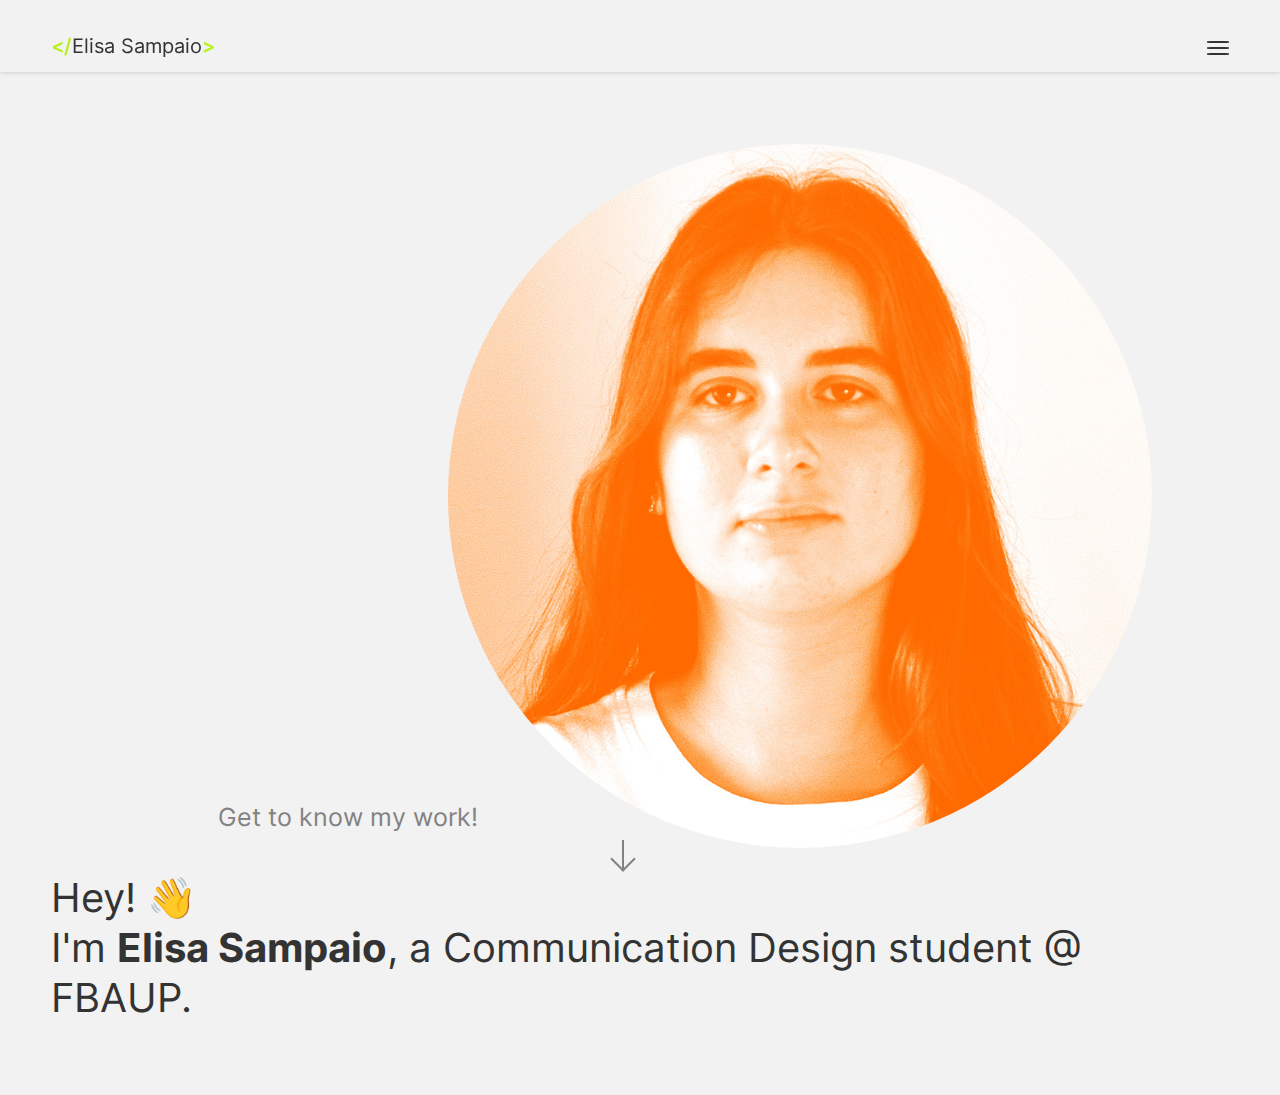
==== index.html @ f3c7f8cf "Add files via upload" ====
<!DOCTYPE html>
<html lang="en" dir="ltr">
  <head>
    <meta charset="utf-8">
    <meta name="viewport" content="width=device-width, initial-scale=1.0">
<!-- // meta author -->
    <title>Elisa Sampaio</title>
    <link rel="stylesheet" href="styles.css">
  </head>

  <body>
    <head>
      <nav>
        <p><span><</span><span>/</span>Elisa Sampaio<span>></span></p>
        <div class="menu">
          <div class="bar"></div>
          <div class="bar"></div>
          <div class="bar"></div>
        </div>
      </nav>
    </head>

    <main>
      <img class="myPicture" src="images/me.jpg" alt="">
      <p class="welcome">Hey! 👋 <br>I'm <span class="name">Elisa Sampaio</span>, a Communication Design student @ FBAUP.</p>

      <div class="main-note">
        <p>Get to know my work!</p>
        <div class="arrow">
          <div class="arrow-head"></div>
          <div class="arrow-body"></div>
        </div>
      </div>

    </main>

  </body>
</html>
---- styles.css ----
/* http://meyerweb.com/eric/tools/css/reset/
   v2.0 | 20110126
   License: none (public domain)
*/

html, body, div, span, applet, object, iframe,
h1, h2, h3, h4, h5, h6, p, blockquote, pre,
a, abbr, acronym, address, big, cite, code,
del, dfn, em, img, ins, kbd, q, s, samp,
small, strike, strong, sub, sup, tt, var,
b, u, i, center,
dl, dt, dd, ol, ul, li,
fieldset, form, label, legend,
table, caption, tbody, tfoot, thead, tr, th, td,
article, aside, canvas, details, embed,
figure, figcaption, footer, header, hgroup,
menu, nav, output, ruby, section, summary,
time, mark, audio, video {
	margin: 0;
	padding: 0;
	border: 0;
	font-size: 100%;
	font: inherit;
	vertical-align: baseline;
}
/* HTML5 display-role reset for older browsers */
article, aside, details, figcaption, figure,
footer, header, hgroup, menu, nav, section {
	display: block;
}
body {
	line-height: 1;
}
ol, ul {
	list-style: none;
}
blockquote, q {
	quotes: none;
}
blockquote:before, blockquote:after,
q:before, q:after {
	content: '';
	content: none;
}
table {
	border-collapse: collapse;
	border-spacing: 0;
}

@font-face {
  font-family: Inter;
  src: url(fonts/Inter-VariableFont_slnt,wght.ttf);
}

:root {
  --accent: #B8EF1C;
}

html {
  font-family: Inter;
  background: #F2F2F2;
  color: #333333;

}

nav {
  height: 8vh;
  box-shadow: 0px 0px 5px rgba(0, 0, 0, 0.2);
  display: flex;
  justify-content: space-between;
  padding-left: 4vw;
  padding-right: 4vw;
  font-weight: 400;
  font-size: 20px;
  position: fixed;
  width: 100%;
  box-sizing: border-box;
  background: #F2F2F2;
}

nav p {
  position: relative;
  bottom: -4vh;
}

nav span {
  color: var(--accent);
  font-weight: 600;
}
.bar {
  width: 22px;
  height: 2px;
  margin-bottom: 4px;
  background: #333333;
  border-radius: 20%;
}

.menu {
  position: relative;
  bottom: -4.5vh;
}

main {
  padding: 8vh 4vw 8vh 4vw;

}

.myPicture {
  width: 55vw;
  border-radius: 50%;
  float: right;
  margin-top: 8vh;
  margin-right: 6vw;
  margin-bottom: 25px;
}

.welcome {
  font-weight: 400;
  font-size: 40px;
  line-height: 50px;
  clear: right;
}

.name {
  font-weight: 700;
}

.main-note {
  position: absolute;
  bottom: 0;
}

.main-note p {
  font-weight: 400;
  font-size: 25px;
  color: #828282;
  margin-left: 13vw;
}

.arrow {
  margin-left: 44vw;
  margin-top: 20px;
}

.arrow-head {
  border: solid #828282;
  border-width: 0 2px 2px 0;
  display: inline-block;
  padding: 8px;
  box-sizing: border-box;
  transform: rotate(45deg);
}

.arrow-body {
  width: 2px;
  height: 30px;
  background: #828282;
  position: relative;
  top: -30px;
  left: 8px;
}
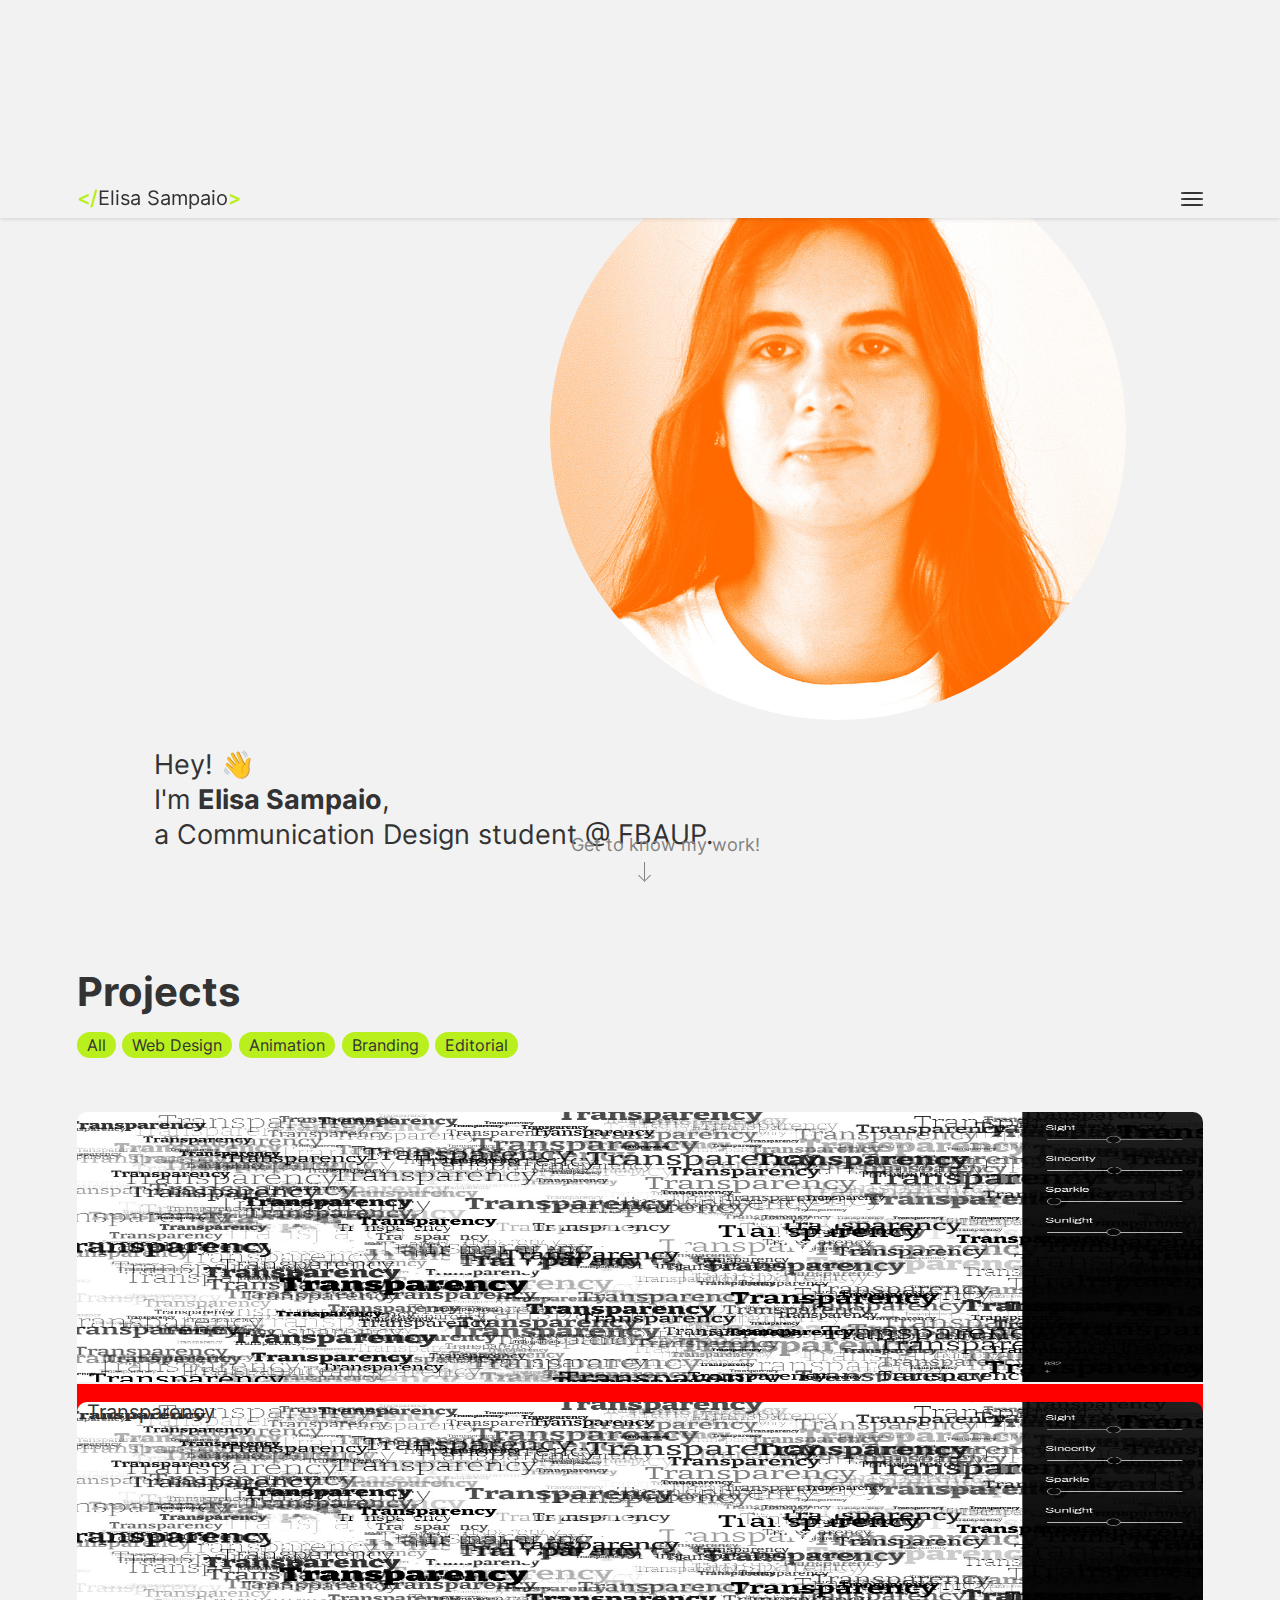
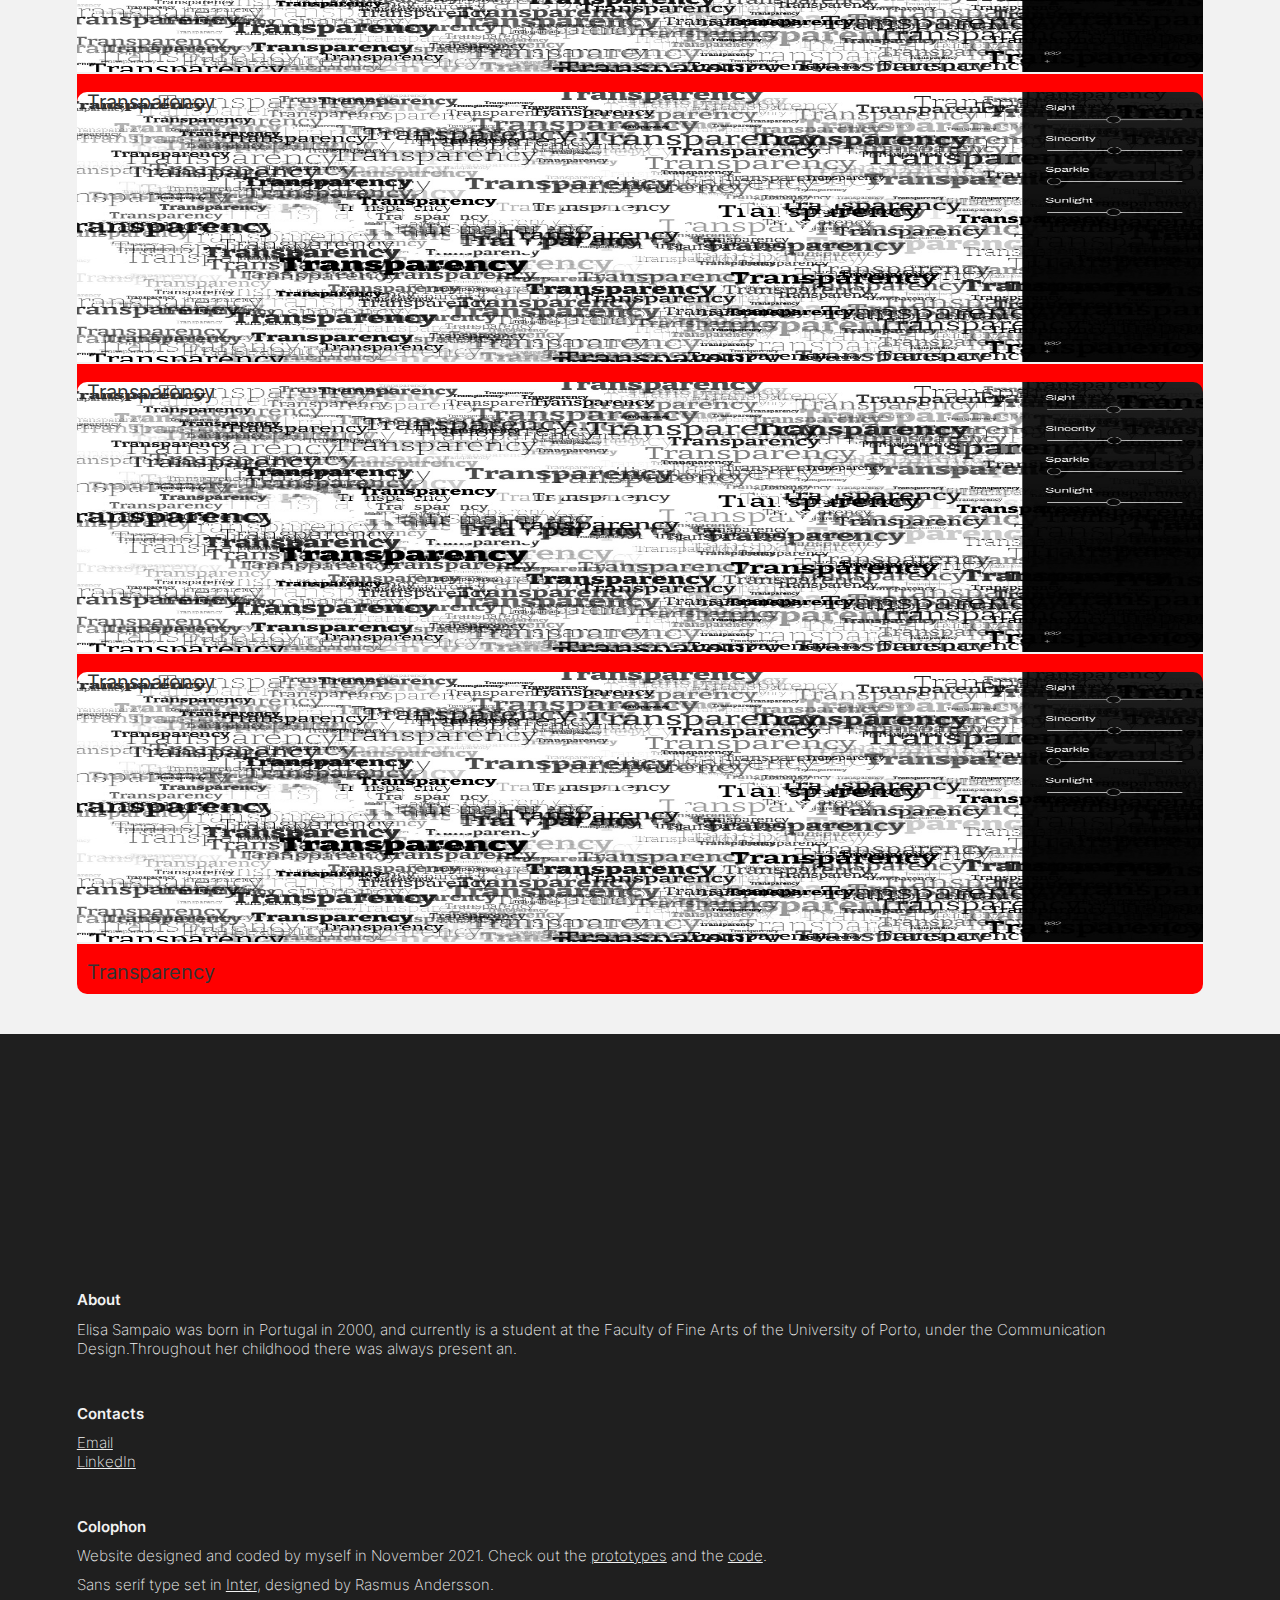
==== commit 68a7481b: "Add files via upload" ====
--- a/index.html
+++ b/index.html
@@ -21,18 +21,106 @@
     </head>
 
     <main>
-      <img class="myPicture" src="images/me.jpg" alt="">
-      <p class="welcome">Hey! 👋 <br>I'm <span class="name">Elisa Sampaio</span>, a Communication Design student @ FBAUP.</p>
+      <section class="landing">
+        <img class="myPicture" src="images/me.jpg" alt="">
+        <p class="welcome">Hey! 👋 <br>I'm <span class="name">Elisa Sampaio</span>,<br>a Communication Design student @ FBAUP.</p>
 
-      <div class="main-note">
-        <p>Get to know my work!</p>
-        <div class="arrow">
-          <div class="arrow-head"></div>
-          <div class="arrow-body"></div>
+        <div class="main-note">
+          <p>Get to know my work!</p>
+          <div class="arrow">
+            <div class="arrow-head"></div>
+            <div class="arrow-body"></div>
+          </div>
         </div>
-      </div>
+      </section>
 
+      <section id="projects">
+        <h2>Projects</h2>
+        <section class="projects-nav">
+          <div class="box">
+            <p>All</p>
+          </div>
+          <div class="box">
+            <p>Web Design</p>
+          </div>
+          <div class="box">
+            <p>Animation</p>
+          </div>
+          <div class="box">
+            <p>Branding</p>
+          </div>
+          <div class="box">
+            <p>Editorial</p>
+          </div>
+        </section>
+
+        <section>
+          <a href="transparency.html">
+            <div class="project-intro">
+              <img src="images/transparency-intro.jpg" alt="">
+              <div class="title-holder">
+                <p>Transparency</p>
+              </div>
+            </div>
+          </a>
+
+          <a href="transparency.html">
+            <div class="project-intro">
+              <img src="images/transparency-intro.jpg" alt="">
+              <div class="title-holder">
+                <p>Transparency</p>
+              </div>
+            </div>
+          </a>
+
+          <a href="transparency.html">
+            <div class="project-intro">
+              <img src="images/transparency-intro.jpg" alt="">
+              <div class="title-holder">
+                <p>Transparency</p>
+              </div>
+            </div>
+          </a>
+
+          <a href="transparency.html">
+            <div class="project-intro">
+              <img src="images/transparency-intro.jpg" alt="">
+              <div class="title-holder">
+                <p>Transparency</p>
+              </div>
+            </div>
+          </a>
+
+          <a href="transparency.html">
+            <div class="project-intro">
+              <img src="images/transparency-intro.jpg" alt="">
+              <div class="title-holder">
+                <p>Transparency</p>
+              </div>
+            </div>
+          </a>
+        </section>
+
+      </section>
     </main>
+
+    <footer>
+      <section class="about">
+        <h3>About</h3>
+        <p>Elisa Sampaio was born in Portugal in 2000, and currently is a student at the Faculty of Fine Arts of the University of Porto, under the Communication Design.Throughout her childhood there was always present an.</p>
+      </section>
+
+      <section>
+        <h3>Contacts</h3>
+        <p> <a href="#" target="_blank">Email</a><br><a href="#" target="_blank">LinkedIn</a></p>
+      </section>
+
+      <section>
+        <h3>Colophon</h3>
+        <p>Website designed and coded by myself in November 2021. Check out the  <a href="#">prototypes</a> and the <a href="#">code</a>.</p>
+        <p>Sans serif type set in <a href="#">Inter</a>, designed by Rasmus Andersson.</p>
+      </section>
+    </footer>
 
   </body>
 </html>
--- a/styles.css
+++ b/styles.css
@@ -64,29 +64,30 @@
 }
 
 nav {
-  height: 8vh;
+  height: 17vw;
+	width: 100%;
+	box-sizing: border-box;
+	background: #F2F2F2;
   box-shadow: 0px 0px 5px rgba(0, 0, 0, 0.2);
-  display: flex;
-  justify-content: space-between;
-  padding-left: 4vw;
-  padding-right: 4vw;
-  font-weight: 400;
-  font-size: 20px;
-  position: fixed;
-  width: 100%;
-  box-sizing: border-box;
-  background: #F2F2F2;
+  padding-left: 6vw;
+  padding-right: 6vw;
+	position: fixed;
+	z-index: 2;
 }
 
 nav p {
-  position: relative;
-  bottom: -4vh;
+	font-weight: 400;
+	font-size: 20px;
+	position: absolute;
+	bottom: 10px;
+	left: 6vw;
 }
 
 nav span {
   color: var(--accent);
   font-weight: 600;
 }
+
 .bar {
   width: 22px;
   height: 2px;
@@ -96,29 +97,41 @@
 }
 
 .menu {
-  position: relative;
-  bottom: -4.5vh;
+  position: absolute;
+  bottom: 8px;
+	right: 6vw;
 }
 
 main {
-  padding: 8vh 4vw 8vh 4vw;
-
+  padding: 8vh 6vw 8vh 6vw;
+}
+
+.landing {
+	height: 100vh;
+	width: 100%;
+	box-sizing: border-box;
+	/* margin-left: -4vw;
+	background: linear-gradient(180deg, rgba(255,255,255,0) 71%, rgba(68,213,23,0.3225490025111607) 100%); */
 }
 
 .myPicture {
-  width: 55vw;
+  width: 45vw;
   border-radius: 50%;
   float: right;
   margin-top: 8vh;
   margin-right: 6vw;
-  margin-bottom: 25px;
+	margin-bottom: 3vh;
 }
 
 .welcome {
   font-weight: 400;
-  font-size: 40px;
-  line-height: 50px;
+  font-size: 27px;
+  line-height: 35px;
   clear: right;
+	margin-left: 6vw;
+	/* position: relative;
+	bottom: -30px; */
+
 }
 
 .name {
@@ -132,30 +145,116 @@
 
 .main-note p {
   font-weight: 400;
-  font-size: 25px;
+  font-size: 18px;
   color: #828282;
-  margin-left: 13vw;
+	text-align: center;
+	position: absolute;
+	top: -20px;
+	width: 92vw;
+
 }
 
 .arrow {
   margin-left: 44vw;
-  margin-top: 20px;
+  margin-top: 10px;
 }
 
 .arrow-head {
   border: solid #828282;
-  border-width: 0 2px 2px 0;
+  border-width: 0 1px 1px 0;
   display: inline-block;
-  padding: 8px;
+  padding: 4px;
   box-sizing: border-box;
   transform: rotate(45deg);
 }
 
 .arrow-body {
-  width: 2px;
-  height: 30px;
+  width: 1px;
+  height: 18px;
   background: #828282;
   position: relative;
-  top: -30px;
-  left: 8px;
-}
+  top: -20px;
+  left: 4px;
+}
+
+/* PROJECTS SECTION */
+
+h2 {
+	font-size: 40px;
+	font-weight: 700;
+	margin-bottom: 0.5em;
+}
+
+.box {
+	display: inline-block;
+	padding: 5px 10px;
+	width: fit-content;
+	background: var(--accent);
+	border-radius: 50px;
+	margin-bottom: 0.4em;
+	margin-right: 0.1em;
+	cursor: pointer;
+}
+
+.projects-nav {
+	margin-bottom: 3rem;
+}
+
+.project-intro {
+	height: 200px;
+	margin-bottom: 10vh;
+}
+
+.project-intro img {
+	width: 100%;
+	height: 30vh;
+	border-radius: 10px 10px 0 0;
+	box-sizing: border-box;
+}
+
+.title-holder {
+	background: red;
+	border-radius: 0 0 10px 10px;
+	height: 50px;
+}
+
+a {
+  text-decoration: none;
+	color: #333333;
+}
+
+.project-intro p {
+	font-weight: 400;
+	font-size: 20px;
+	position: relative;
+	top: 18px;
+	left: 10px;
+}
+
+footer {
+	background: #1F1F1F;
+	padding: 20vw 6vw 1vw 6vw;
+	color: #F2F2F2;
+	font-weight: 200;
+	font-size: 15px;
+	line-height: 1.3em;
+	box-sizing: border-box;
+}
+
+h3 {
+	font-weight: 600;
+	margin-bottom: 0.65em;
+}
+
+footer section {
+	margin-bottom: 3em;
+}
+
+footer section a {
+	color: #F2F2F2;
+	text-decoration: underline;
+}
+
+footer p {
+	margin-bottom: 0.65em;
+}
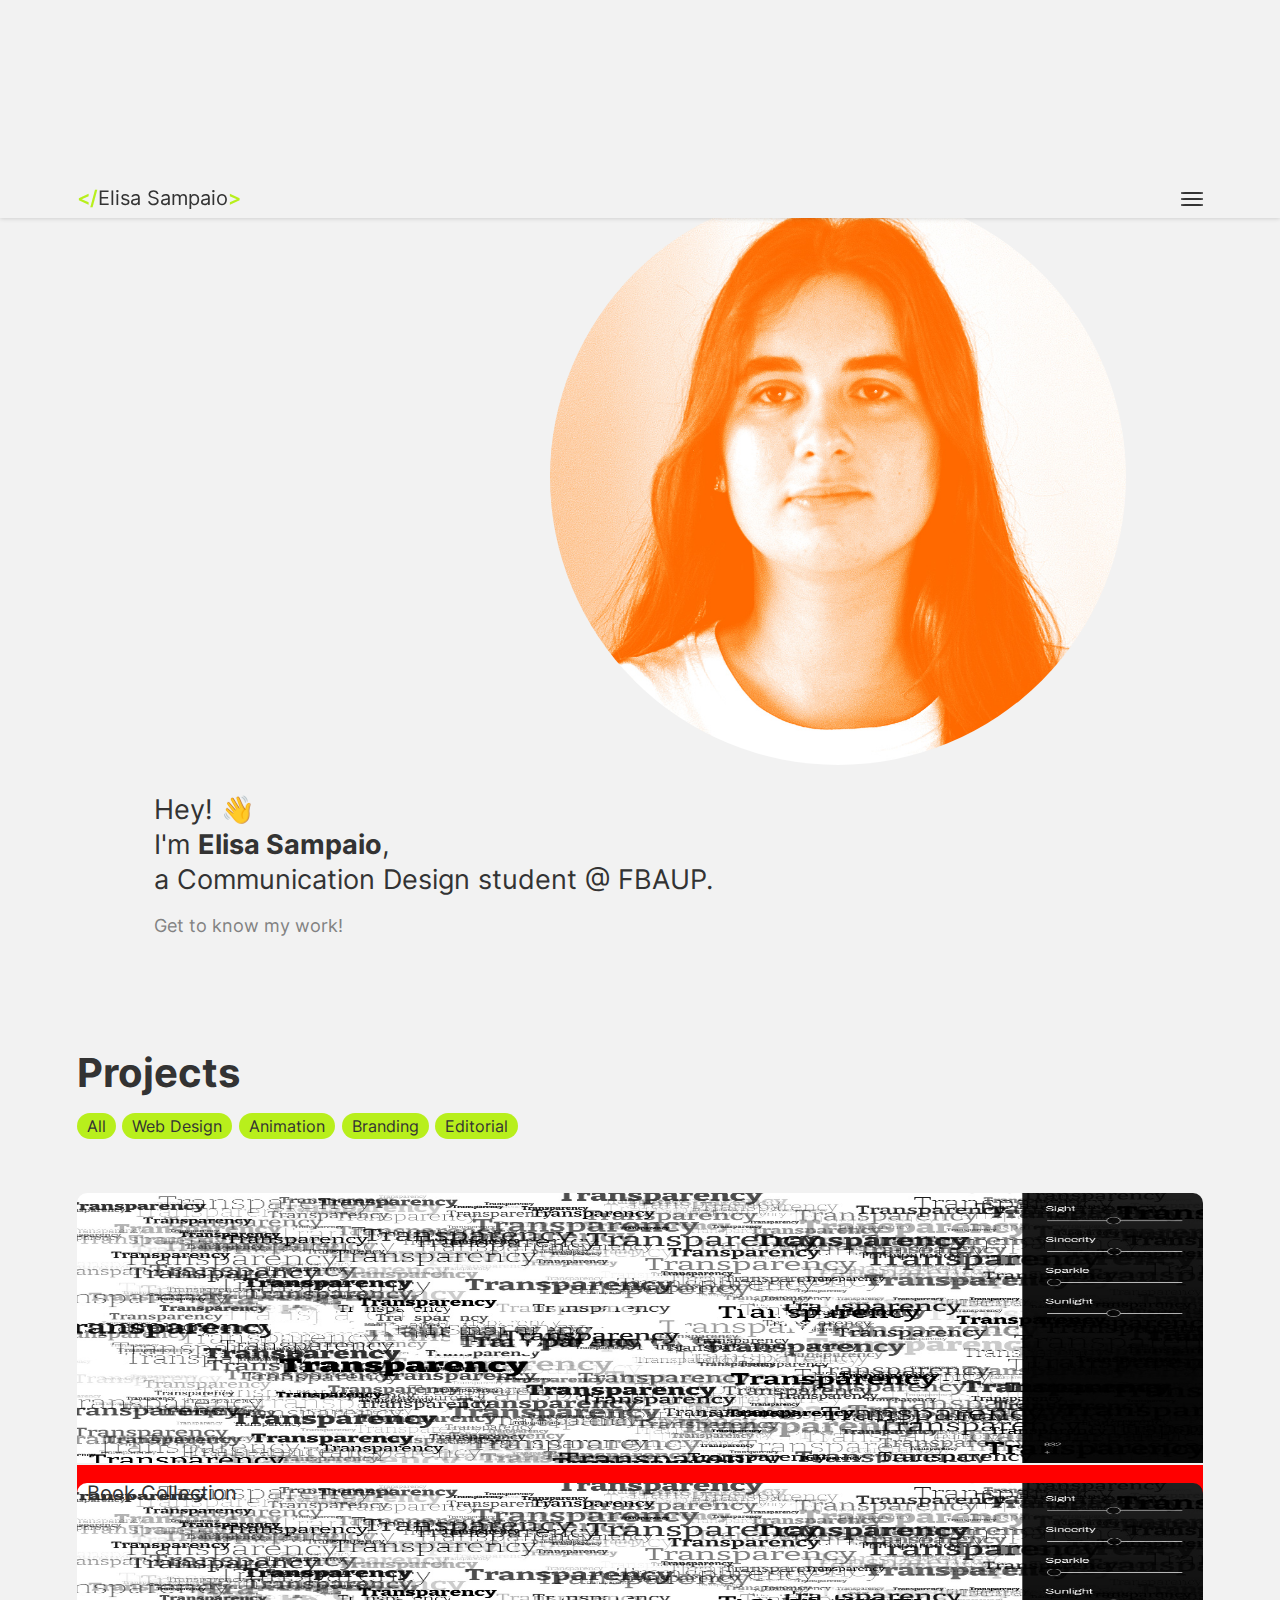
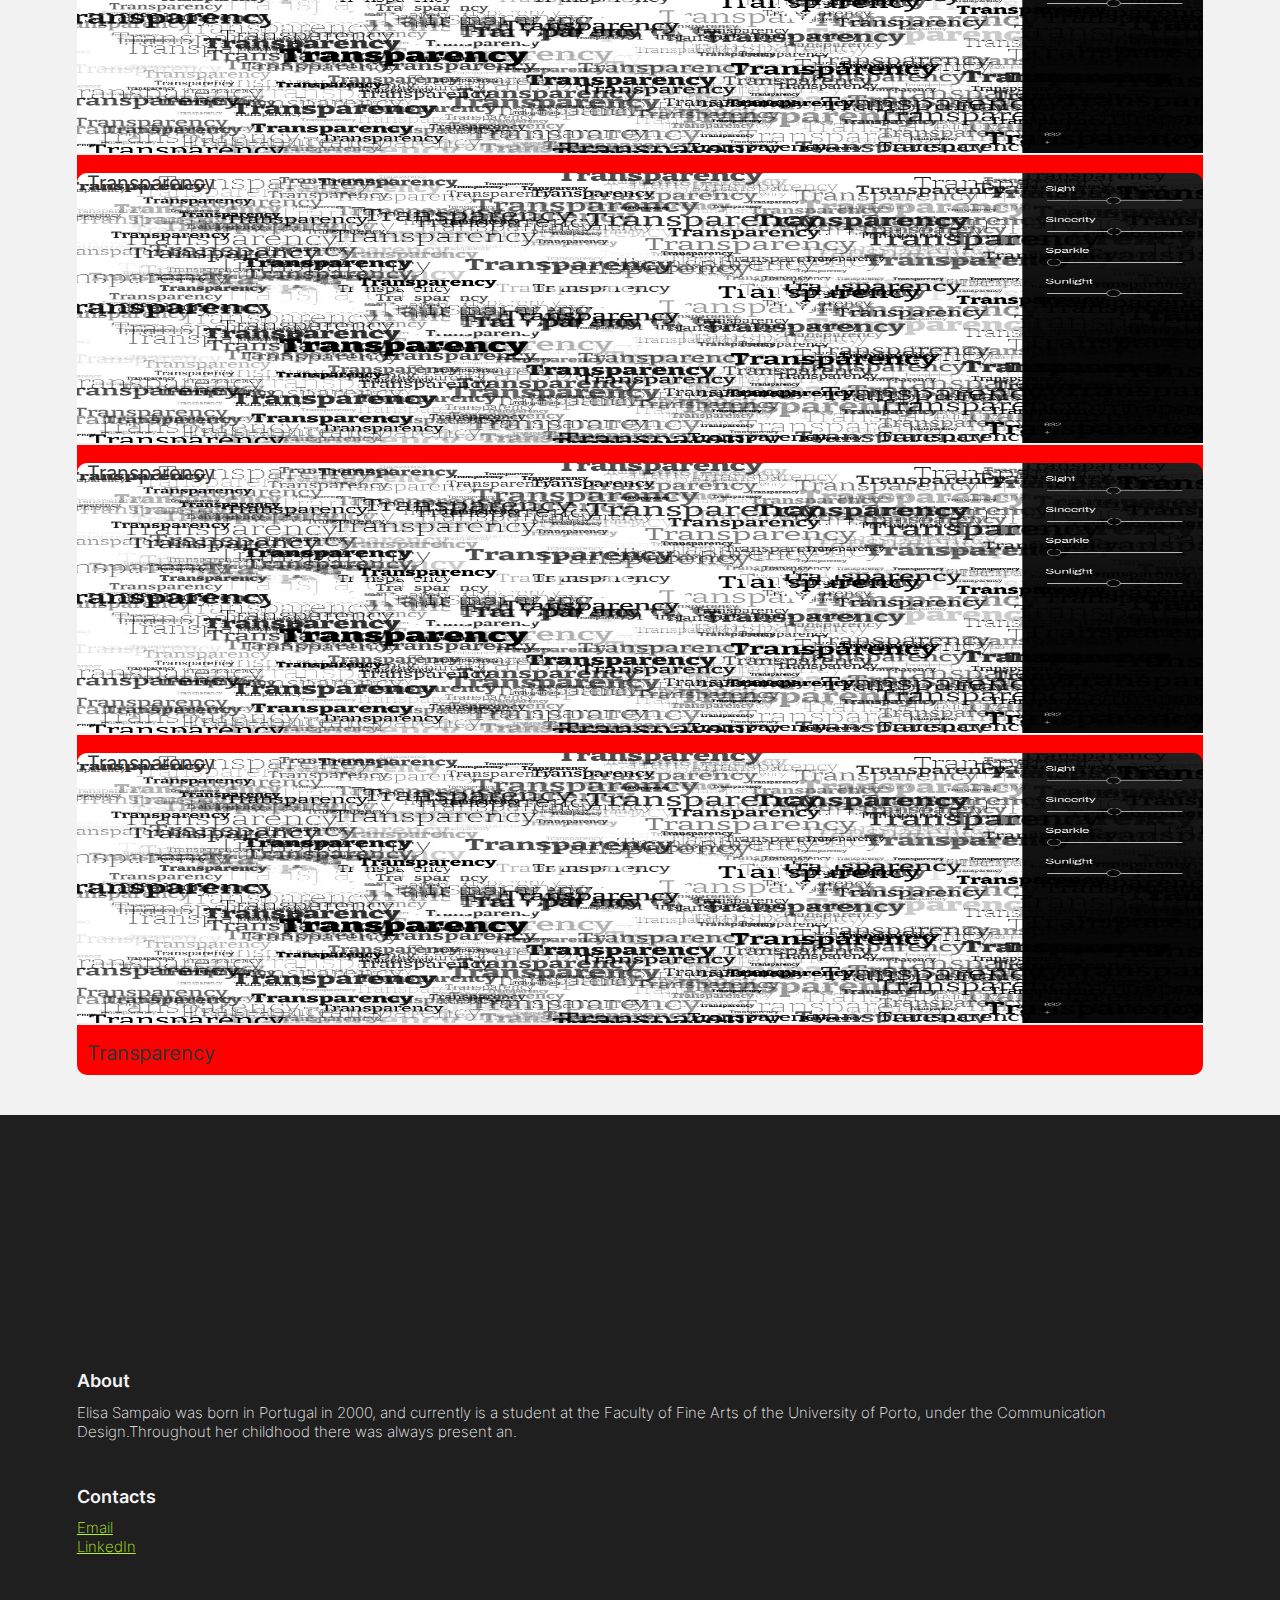
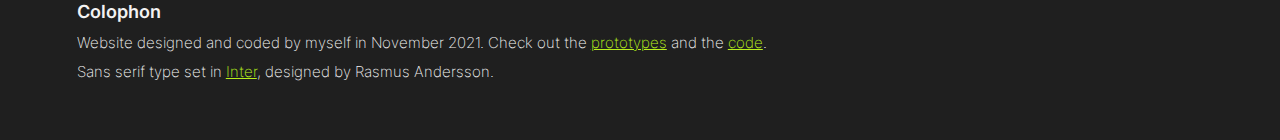
==== commit 000966de: "Add files via upload" ====
--- a/index.html
+++ b/index.html
@@ -9,7 +9,7 @@
   </head>
 
   <body>
-    <head>
+    <header>
       <nav>
         <p><span><</span><span>/</span>Elisa Sampaio<span>></span></p>
         <div class="menu">
@@ -18,7 +18,7 @@
           <div class="bar"></div>
         </div>
       </nav>
-    </head>
+    </header>
 
     <main>
       <section class="landing">
@@ -27,10 +27,10 @@
 
         <div class="main-note">
           <p>Get to know my work!</p>
-          <div class="arrow">
+          <!-- <div class="arrow">
             <div class="arrow-head"></div>
             <div class="arrow-body"></div>
-          </div>
+          </div> -->
         </div>
       </section>
 
@@ -55,11 +55,11 @@
         </section>
 
         <section>
-          <a href="transparency.html">
+          <a href="book_collection.html">
             <div class="project-intro">
               <img src="images/transparency-intro.jpg" alt="">
               <div class="title-holder">
-                <p>Transparency</p>
+                <p>Book Collection</p>
               </div>
             </div>
           </a>
@@ -121,6 +121,8 @@
         <p>Sans serif type set in <a href="#">Inter</a>, designed by Rasmus Andersson.</p>
       </section>
     </footer>
-
+    
+    <script src="jquery-3.6.0.min.js" charset="utf-8"></script>
+    <script src="main.js" charset="utf-8"></script>
   </body>
 </html>
--- a/styles.css
+++ b/styles.css
@@ -60,7 +60,6 @@
   font-family: Inter;
   background: #F2F2F2;
   color: #333333;
-
 }
 
 nav {
@@ -103,7 +102,7 @@
 }
 
 main {
-  padding: 8vh 6vw 8vh 6vw;
+  padding: 17vh 6vw 8vh 6vw;
 }
 
 .landing {
@@ -118,7 +117,7 @@
   width: 45vw;
   border-radius: 50%;
   float: right;
-  margin-top: 8vh;
+  margin-top: 4vh;
   margin-right: 6vw;
 	margin-bottom: 3vh;
 }
@@ -139,18 +138,20 @@
 }
 
 .main-note {
-  position: absolute;
-  bottom: 0;
+  /* position: absolute;
+  bottom: 0; */
+	margin-left: 6vw;
+	margin-top: 20px;
 }
 
 .main-note p {
   font-weight: 400;
   font-size: 18px;
   color: #828282;
-	text-align: center;
-	position: absolute;
+	/* text-align: center; */
+	/* position: absolute;
 	top: -20px;
-	width: 92vw;
+	width: 92vw; */
 
 }
 
@@ -244,6 +245,7 @@
 h3 {
 	font-weight: 600;
 	margin-bottom: 0.65em;
+	font-size: 18px;
 }
 
 footer section {
@@ -251,10 +253,52 @@
 }
 
 footer section a {
-	color: #F2F2F2;
+	color: var(--accent);
 	text-decoration: underline;
 }
 
 footer p {
 	margin-bottom: 0.65em;
 }
+
+/* OTHER PAGES */
+h1 {
+	font-size: 35px;
+	font-weight: 700;
+	margin-bottom: 0.5em;
+}
+
+.local-nav {
+	margin-bottom: 2rem;
+	position: sticky;
+	top: 0;
+	background: #F2F2F2;
+	padding: 10px 0 10px 0;
+	height: 25px;
+}
+
+.local-nav span {
+	font-weight: 300;
+	font-size: 25px;
+	position: relative;
+	top: 1px;
+}
+
+.project img {
+	width: 100%;
+	box-sizing: border-box;
+	margin-top: 1rem;
+	border-radius: 5px;
+}
+
+.text {
+	font-size: 20px;
+	line-height: 25px;
+}
+
+.infos {
+	margin-top: 0.5rem;
+	margin-bottom: 3rem;
+	font-size: 14px;
+	font-weight: 400;
+}
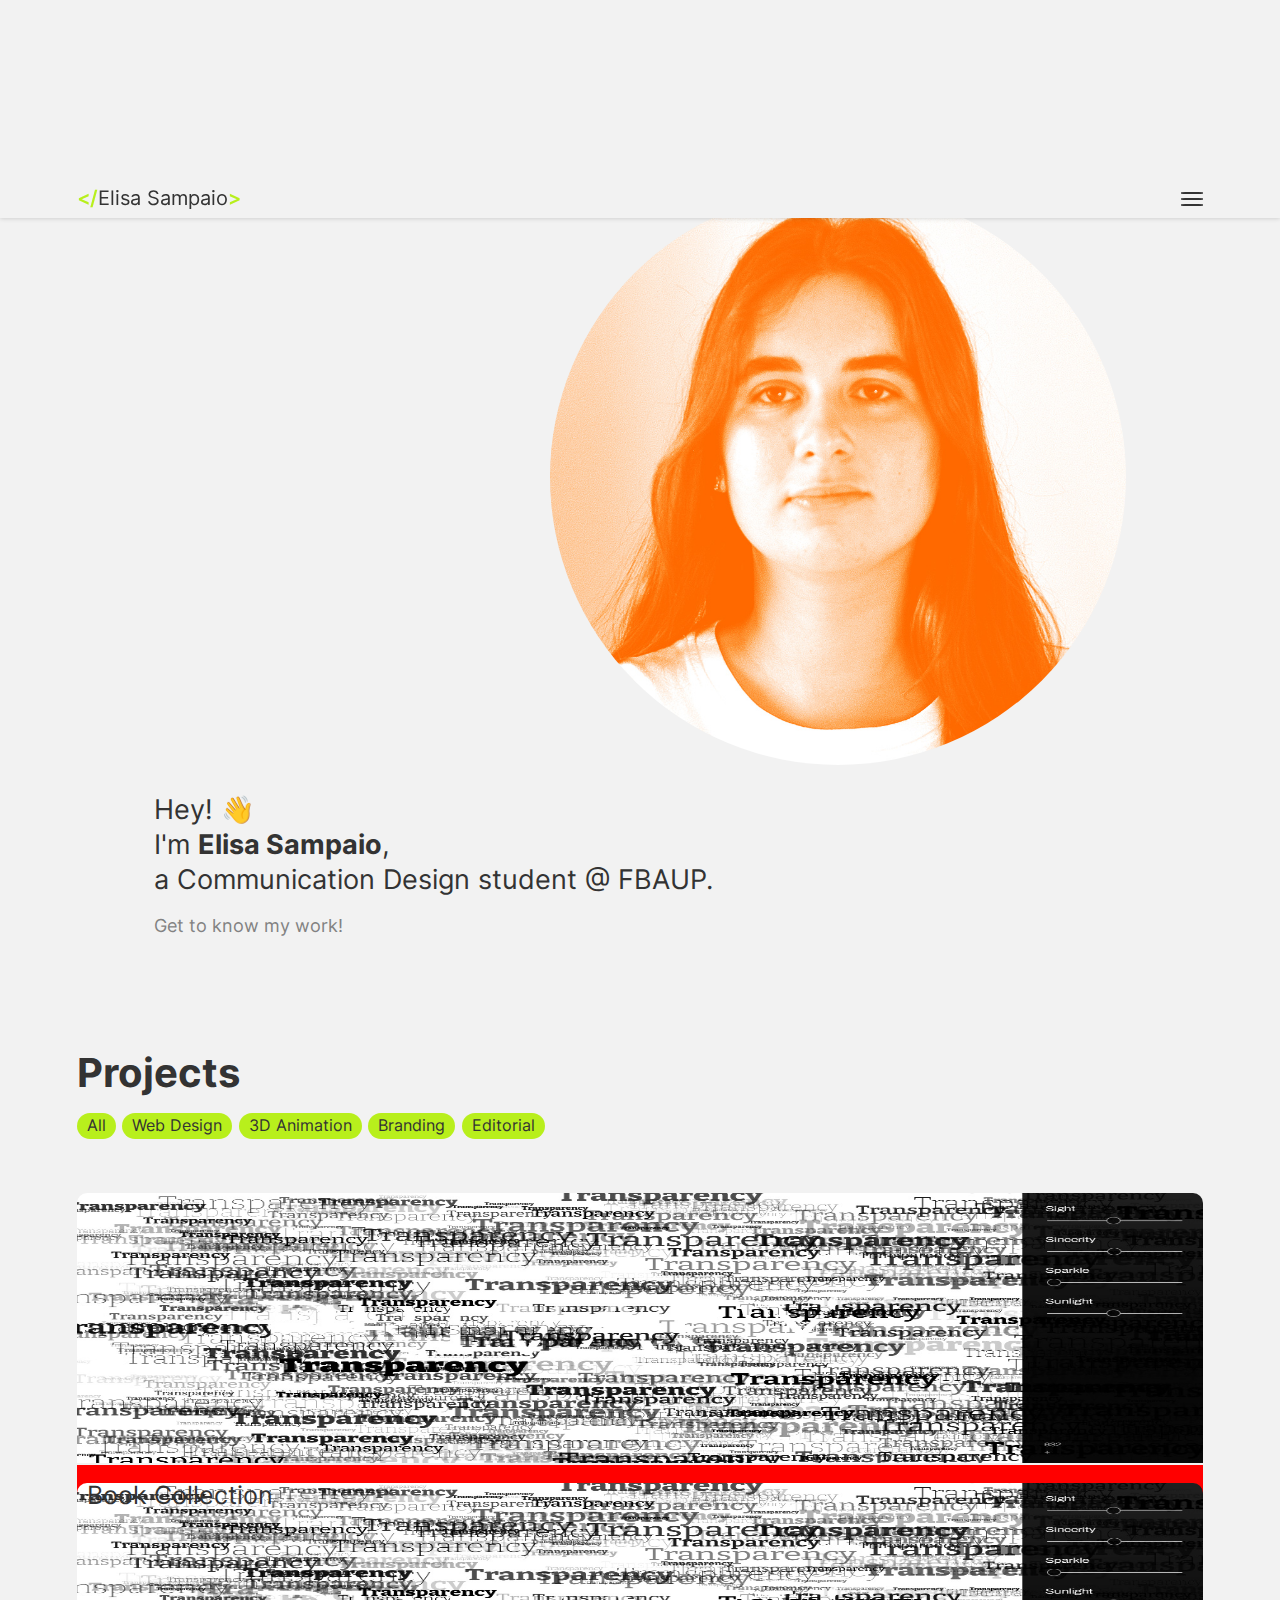
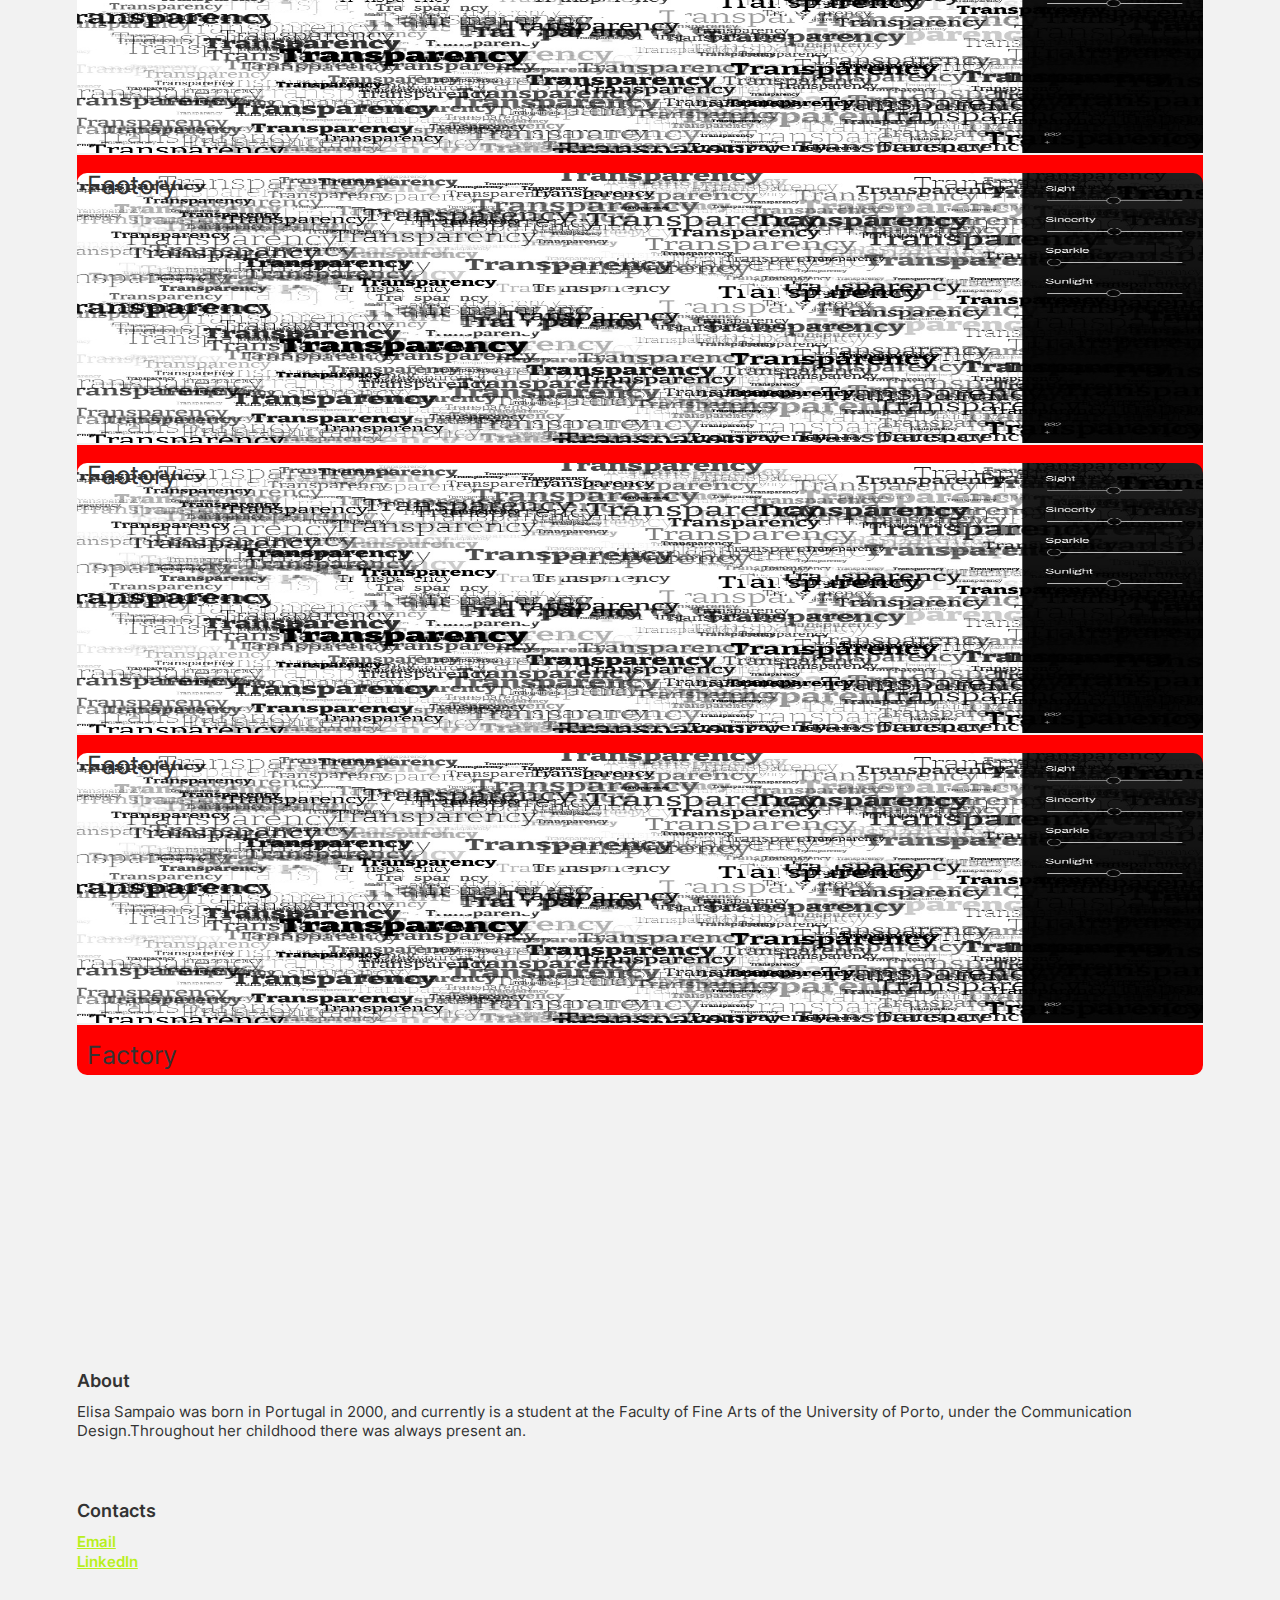
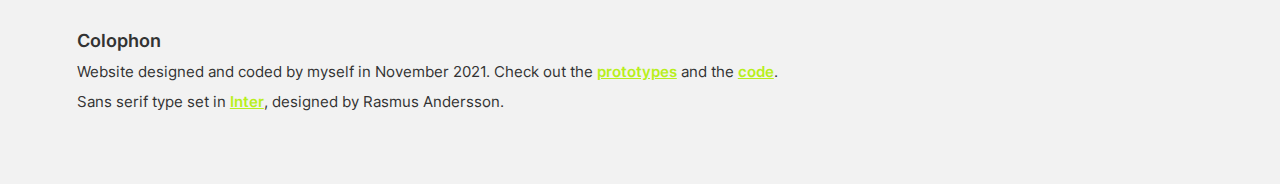
==== commit 2c7c2cf2: "Add files via upload" ====
--- a/index.html
+++ b/index.html
@@ -35,7 +35,7 @@
       </section>
 
       <section id="projects">
-        <h2>Projects</h2>
+        <h1>Projects</h1>
         <section class="projects-nav">
           <div class="box">
             <p>All</p>
@@ -44,7 +44,7 @@
             <p>Web Design</p>
           </div>
           <div class="box">
-            <p>Animation</p>
+            <p>3D Animation</p>
           </div>
           <div class="box">
             <p>Branding</p>
@@ -59,7 +59,16 @@
             <div class="project-intro">
               <img src="images/transparency-intro.jpg" alt="">
               <div class="title-holder">
-                <p>Book Collection</p>
+                <h2>Book Collection</h2>
+              </div>
+            </div>
+          </a>
+
+          <a href="factory.html">
+            <div class="project-intro">
+              <img src="images/transparency-intro.jpg" alt="">
+              <div class="title-holder">
+                <h2>Factory</h2>
               </div>
             </div>
           </a>
@@ -68,7 +77,7 @@
             <div class="project-intro">
               <img src="images/transparency-intro.jpg" alt="">
               <div class="title-holder">
-                <p>Transparency</p>
+                <h2>Factory</h2>
               </div>
             </div>
           </a>
@@ -77,7 +86,7 @@
             <div class="project-intro">
               <img src="images/transparency-intro.jpg" alt="">
               <div class="title-holder">
-                <p>Transparency</p>
+                <h2>Factory</h2>
               </div>
             </div>
           </a>
@@ -86,16 +95,7 @@
             <div class="project-intro">
               <img src="images/transparency-intro.jpg" alt="">
               <div class="title-holder">
-                <p>Transparency</p>
-              </div>
-            </div>
-          </a>
-
-          <a href="transparency.html">
-            <div class="project-intro">
-              <img src="images/transparency-intro.jpg" alt="">
-              <div class="title-holder">
-                <p>Transparency</p>
+                <h2>Factory</h2>
               </div>
             </div>
           </a>
@@ -121,7 +121,7 @@
         <p>Sans serif type set in <a href="#">Inter</a>, designed by Rasmus Andersson.</p>
       </section>
     </footer>
-    
+
     <script src="jquery-3.6.0.min.js" charset="utf-8"></script>
     <script src="main.js" charset="utf-8"></script>
   </body>
--- a/styles.css
+++ b/styles.css
@@ -179,14 +179,31 @@
 }
 
 /* PROJECTS SECTION */
-
-h2 {
+h1 {
 	font-size: 40px;
 	font-weight: 700;
 	margin-bottom: 0.5em;
 }
 
+h2 {
+	font-weight: 400;
+	font-size: 25px;
+	position: relative;
+	top: 18px;
+	left: 10px;
+}
+
+.project-intro h2 {
+}
+
+h3 {
+	font-weight: 600;
+	margin-bottom: 0.65em;
+	font-size: 18px;
+}
+
 .box {
+	font-size: 15.5px;
 	display: inline-block;
 	padding: 5px 10px;
 	width: fit-content;
@@ -224,37 +241,24 @@
 	color: #333333;
 }
 
-.project-intro p {
+footer {
+	background: #F2F2F2;
+	padding: 20vw 6vw 1vw 6vw;
+	color: #333333;
 	font-weight: 400;
-	font-size: 20px;
-	position: relative;
-	top: 18px;
-	left: 10px;
-}
-
-footer {
-	background: #1F1F1F;
-	padding: 20vw 6vw 1vw 6vw;
-	color: #F2F2F2;
-	font-weight: 200;
 	font-size: 15px;
 	line-height: 1.3em;
 	box-sizing: border-box;
 }
 
-h3 {
-	font-weight: 600;
-	margin-bottom: 0.65em;
-	font-size: 18px;
-}
-
 footer section {
-	margin-bottom: 3em;
+	margin-bottom: 4em;
 }
 
 footer section a {
 	color: var(--accent);
 	text-decoration: underline;
+	font-weight: 600;
 }
 
 footer p {
@@ -262,12 +266,6 @@
 }
 
 /* OTHER PAGES */
-h1 {
-	font-size: 35px;
-	font-weight: 700;
-	margin-bottom: 0.5em;
-}
-
 .local-nav {
 	margin-bottom: 2rem;
 	position: sticky;
@@ -292,13 +290,37 @@
 }
 
 .text {
-	font-size: 20px;
+	font-size: 17px;
 	line-height: 25px;
+	margin-top: 3em;
+	margin-bottom: 4em;
+}
+
+.text:last-of-type {
+	margin-top: 0.5em;
 }
 
 .infos {
 	margin-top: 0.5rem;
-	margin-bottom: 3rem;
 	font-size: 14px;
 	font-weight: 400;
-}
+	line-height: 1.3em;
+}
+
+.credits {
+	font-size: 15px;
+	line-height: 1.4em;
+	font-weight: 200;
+}
+
+.credits span {
+	font-weight: 500;
+}
+
+.credits p {
+	margin-bottom: 1em;
+}
+
+iframe {
+	box-sizing: border-box;
+}
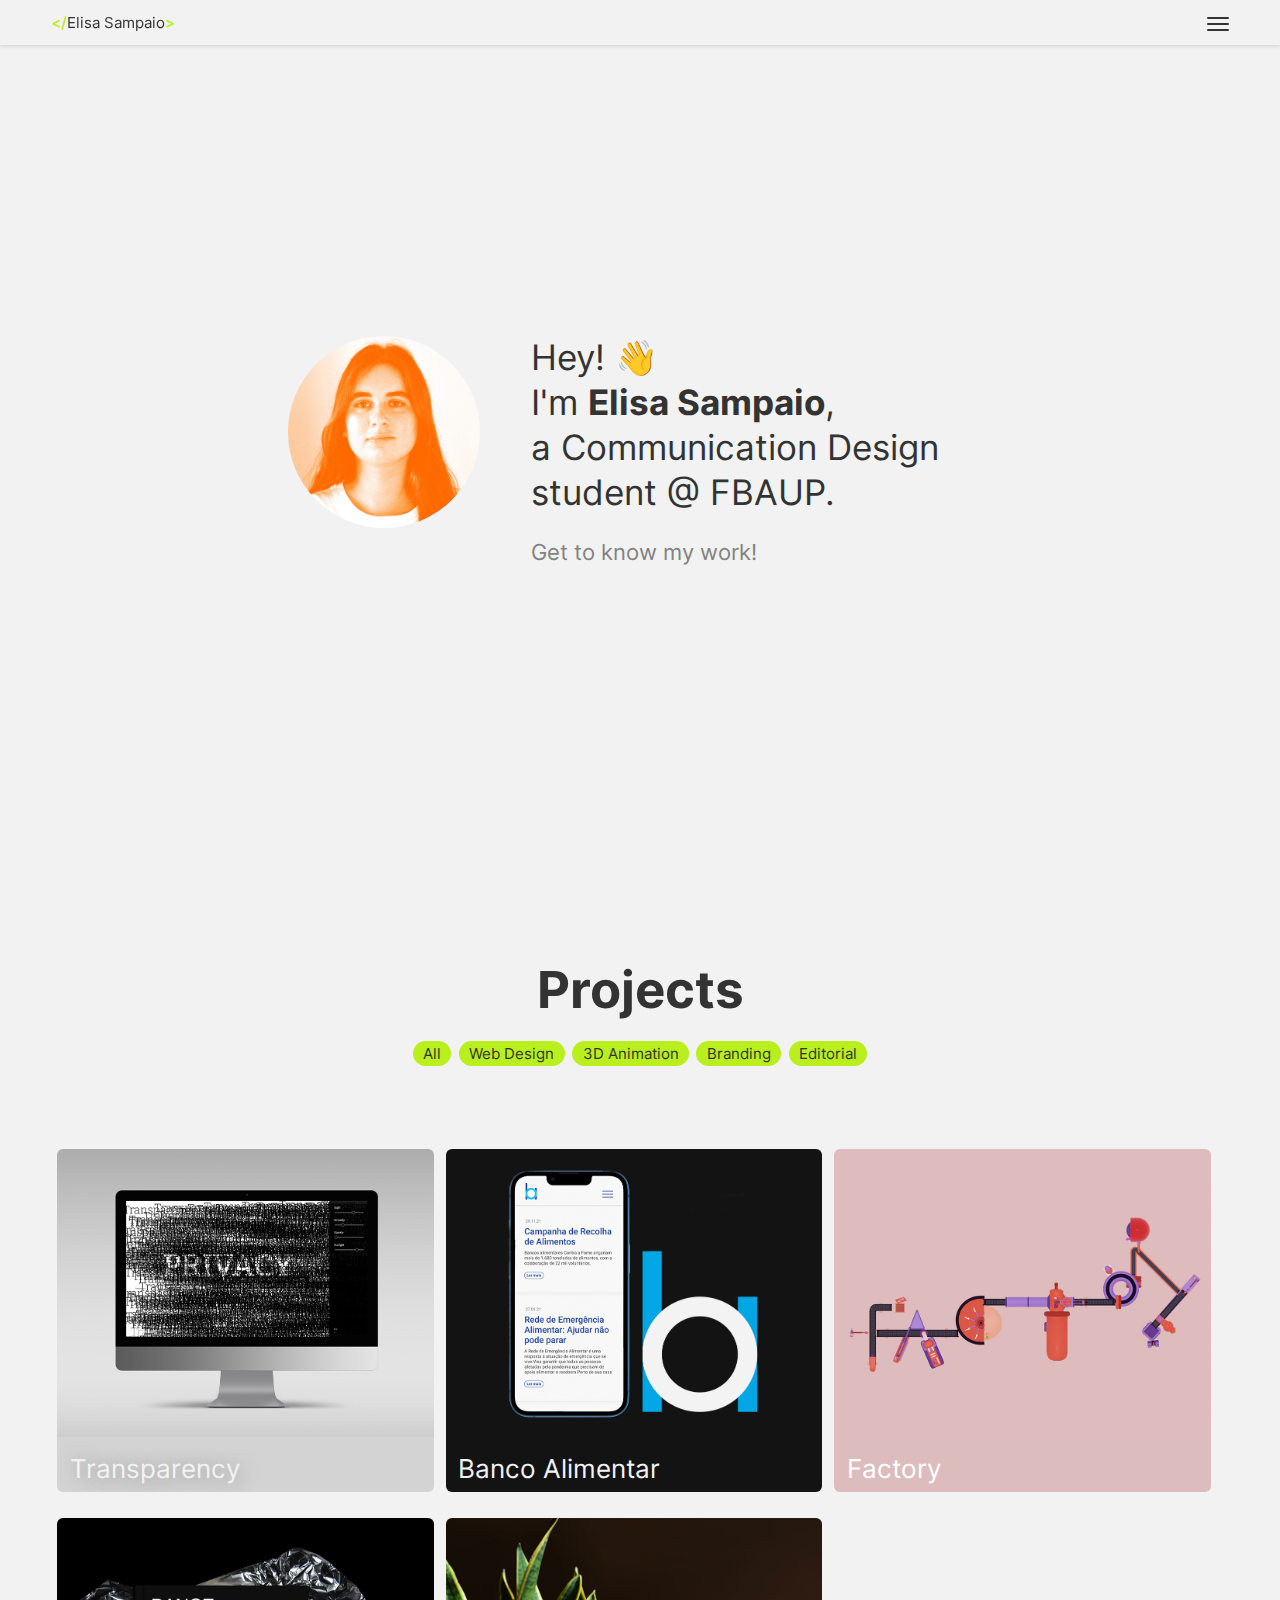
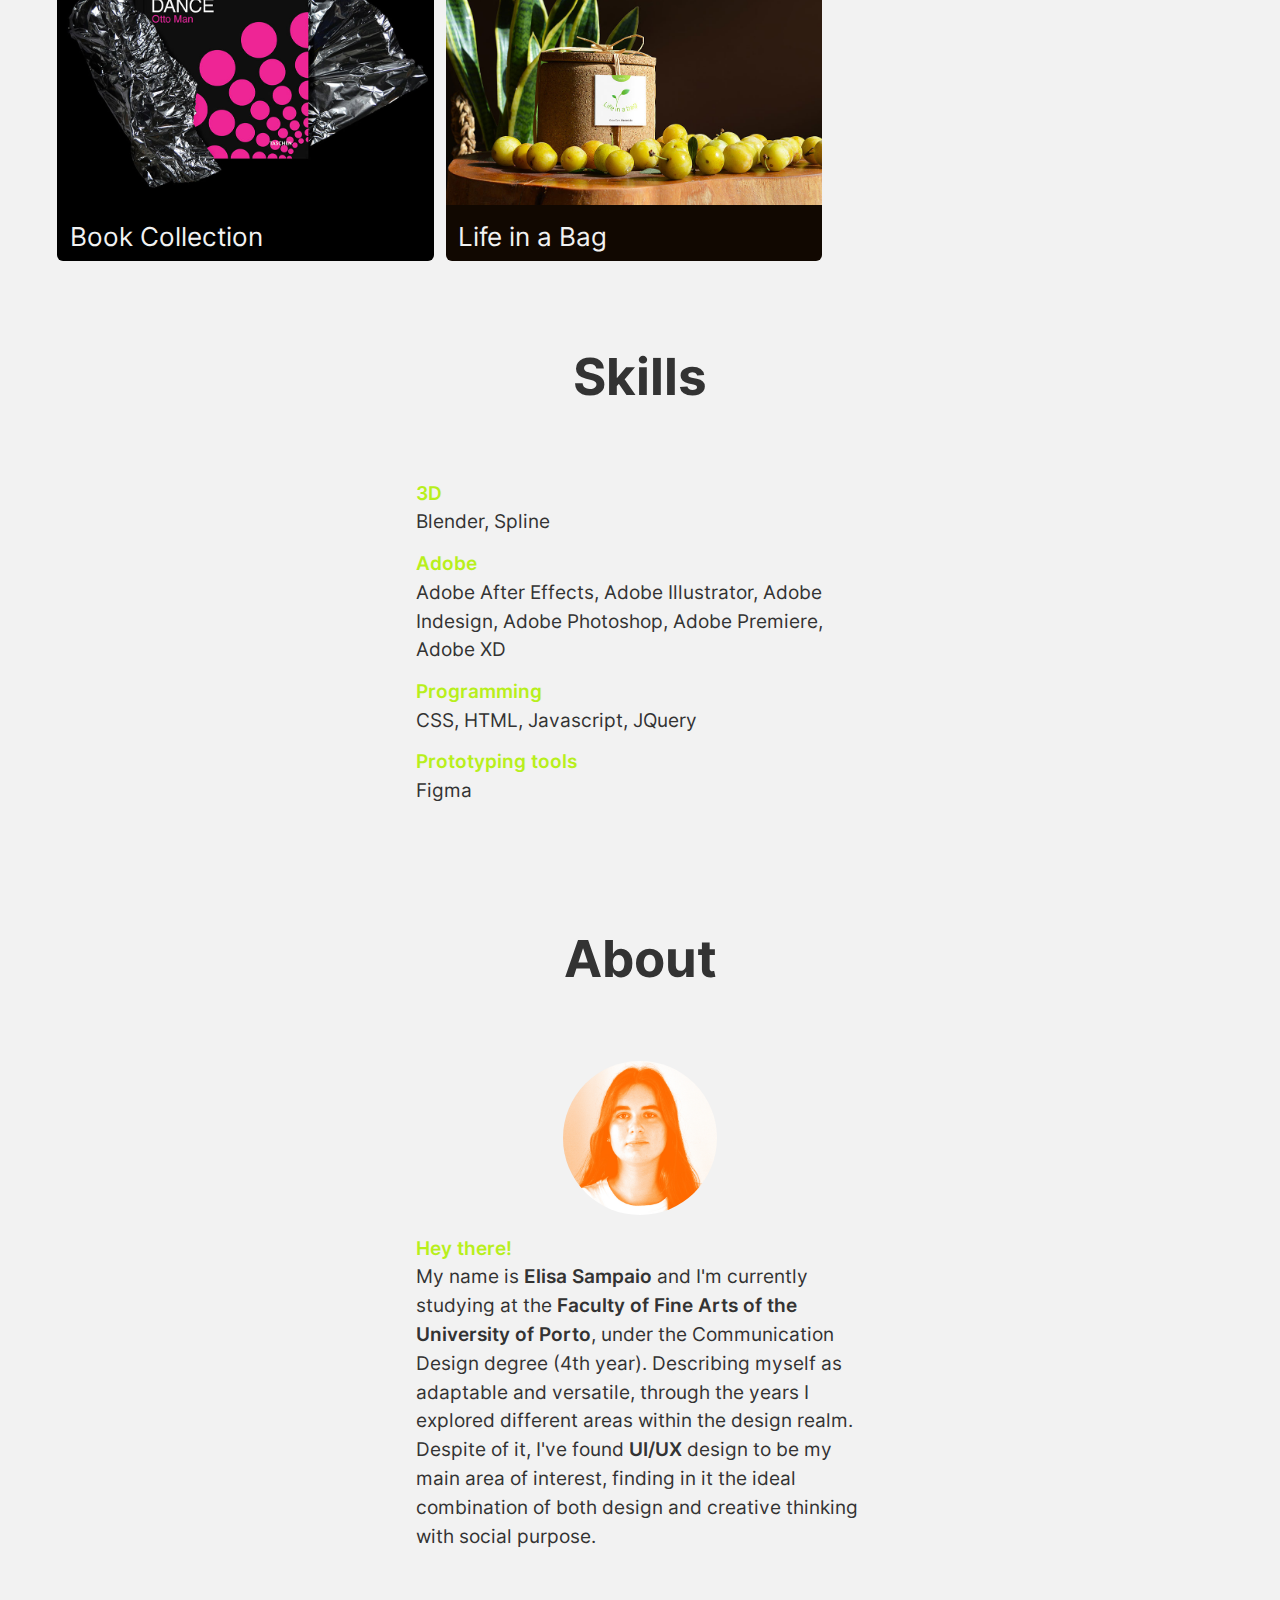
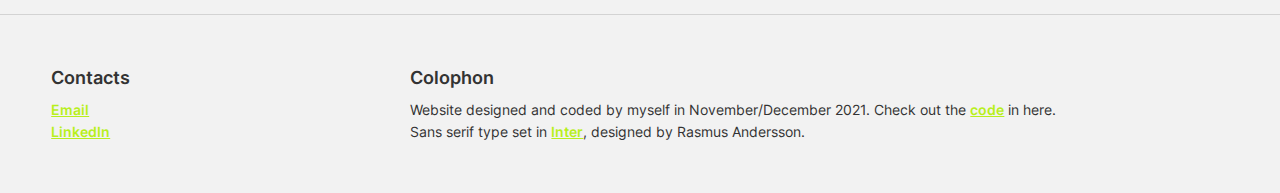
==== commit 6513d361: "Add files via upload" ====
--- a/index.html
+++ b/index.html
@@ -11,114 +11,131 @@
   <body>
     <header>
       <nav>
-        <p><span><</span><span>/</span>Elisa Sampaio<span>></span></p>
+        <p><a href="#top"><span><</span><span>/</span>Elisa Sampaio<span>></span></a></p>
         <div class="menu">
           <div class="bar"></div>
           <div class="bar"></div>
           <div class="bar"></div>
         </div>
+
+        <div class="nav-items">
+          <ul>
+            <li><a href="#projects">Projects</a></li>
+            <li><a href="#skills">Skills</a></li>
+            <li><a href="#about">About</a></li>
+          </ul>
+        </div>
+
       </nav>
     </header>
 
     <main>
       <section class="landing">
-        <img class="myPicture" src="images/me.jpg" alt="">
-        <p class="welcome">Hey! 👋 <br>I'm <span class="name">Elisa Sampaio</span>,<br>a Communication Design student @ FBAUP.</p>
+        <div>
+          <img class="myPicture" src="images/me.jpg" alt="">
+          <p class="welcome">Hey! 👋 <br>I'm <span class="name">Elisa Sampaio</span>,<br>a Communication Design student @ FBAUP.</p>
 
-        <div class="main-note">
-          <p>Get to know my work!</p>
-          <!-- <div class="arrow">
-            <div class="arrow-head"></div>
-            <div class="arrow-body"></div>
-          </div> -->
+          <div class="main-note">
+            <p>Get to know my work!</p>
+          </div>
         </div>
       </section>
 
       <section id="projects">
-        <h1>Projects</h1>
+        <h2>Projects</h2>
         <section class="projects-nav">
-          <div class="box">
+          <div id="all" class="box">
             <p>All</p>
           </div>
-          <div class="box">
+          <div id="web" class="box">
             <p>Web Design</p>
           </div>
-          <div class="box">
+          <div id="3d" class="box">
             <p>3D Animation</p>
           </div>
-          <div class="box">
+          <div id="branding" class="box">
             <p>Branding</p>
           </div>
-          <div class="box">
+          <div id="editorial" class="box">
             <p>Editorial</p>
           </div>
         </section>
 
-        <section>
-          <a href="book_collection.html">
-            <div class="project-intro">
-              <img src="images/transparency-intro.jpg" alt="">
-              <div class="title-holder">
-                <h2>Book Collection</h2>
+          <a href="transparency.html">
+            <div id="web1" class="project-intro">
+              <img src="images/transparency/cover.jpg" alt="">
+              <div id="t" class="title-holder">
+                <h3>Transparency</h3>
+              </div>
+            </div>
+          </a>
+
+          <a href="banco.html">
+            <div id="web2" class="project-intro">
+              <img src="images/ba/cover.jpg" alt="">
+              <div id="ba" class="title-holder">
+                <h3>Banco Alimentar</h3>
               </div>
             </div>
           </a>
 
           <a href="factory.html">
-            <div class="project-intro">
-              <img src="images/transparency-intro.jpg" alt="">
-              <div class="title-holder">
-                <h2>Factory</h2>
+            <div id="3d1" class="project-intro">
+              <img src="images/factory/cover.jpg" alt="">
+              <div id="f" class="title-holder">
+                <h3>Factory</h3>
               </div>
             </div>
           </a>
 
-          <a href="transparency.html">
-            <div class="project-intro">
-              <img src="images/transparency-intro.jpg" alt="">
-              <div class="title-holder">
-                <h2>Factory</h2>
-              </div>
+        <a href="book_collection.html">
+          <div id="editorial1" class="project-intro">
+            <img src="images/collection/cover.jpg" alt="">
+            <div class="title-holder">
+              <h3>Book Collection</h3>
             </div>
-          </a>
+          </div>
+        </a>
 
-          <a href="transparency.html">
-            <div class="project-intro">
-              <img src="images/transparency-intro.jpg" alt="">
-              <div class="title-holder">
-                <h2>Factory</h2>
-              </div>
+        <a href="liab.html">
+          <div id="branding1" class="project-intro">
+            <img src="images/liab/cover.jpg" alt="">
+            <div id="l" class="title-holder">
+              <h3>Life in a Bag</h3>
             </div>
-          </a>
+          </div>
+        </a>
+      </section>
 
-          <a href="transparency.html">
-            <div class="project-intro">
-              <img src="images/transparency-intro.jpg" alt="">
-              <div class="title-holder">
-                <h2>Factory</h2>
-              </div>
-            </div>
-          </a>
-        </section>
+      <section id="skills">
+        <h2>Skills</h2>
+        <!-- <p class="subtitle">Wonder what I can work with?</p> -->
 
+        <p> <span>3D </span> <br> Blender, Spline </p>
+        <p> <span>Adobe</span> <br> Adobe After Effects, Adobe Illustrator, Adobe Indesign, Adobe Photoshop, Adobe Premiere, Adobe XD</p>
+        <p> <span>Programming</span> <br> CSS, HTML, Javascript, JQuery</p>
+        <p> <span>Prototyping tools</span> <br> Figma </p>
+
+        <!-- <p class="extra">...and counting ;)</p> -->
+      </section>
+
+      <section id="about">
+        <h2>About</h2>
+        <img class="myPicture" src="images/me.jpg" alt="">
+        <p><span>Hey there!</span> <br>My name is <span>Elisa Sampaio</span> and I'm currently studying at the <span>Faculty of Fine Arts of the University of Porto</span>, under the Communication Design degree (4th year). Describing myself as adaptable and versatile, through the years I explored different areas within the design realm. Despite of it, I've found <span>UI/UX</span> design to be my main area of interest, finding in it the ideal combination of both design and creative thinking with social purpose.</p>
       </section>
     </main>
 
     <footer>
-      <section class="about">
-        <h3>About</h3>
-        <p>Elisa Sampaio was born in Portugal in 2000, and currently is a student at the Faculty of Fine Arts of the University of Porto, under the Communication Design.Throughout her childhood there was always present an.</p>
-      </section>
-
       <section>
         <h3>Contacts</h3>
-        <p> <a href="#" target="_blank">Email</a><br><a href="#" target="_blank">LinkedIn</a></p>
+        <p> <span id="email">Email</span> <span class="hide">elisansampaio@gmail.com</span> <br><a href="https://www.linkedin.com/in/elisa-sampaio/" target="_blank">LinkedIn</a></p>
       </section>
 
       <section>
         <h3>Colophon</h3>
-        <p>Website designed and coded by myself in November 2021. Check out the  <a href="#">prototypes</a> and the <a href="#">code</a>.</p>
-        <p>Sans serif type set in <a href="#">Inter</a>, designed by Rasmus Andersson.</p>
+        <p>Website designed and coded by myself in November/December 2021. Check out the <a href="https://github.com/elisampaio/portfolio" target="_blank">code</a> in here.</p>
+        <p>Sans serif type set in <a href="https://fonts.google.com/specimen/Inter" target="_blank">Inter</a>, designed by Rasmus Andersson.</p>
       </section>
     </footer>
 
--- a/styles.css
+++ b/styles.css
@@ -47,9 +47,48 @@
 	border-spacing: 0;
 }
 
+
+
+
+
+
+
+
+
+/* INDEX ---------------------------------------------------------------------
+
+1: BASICS (whole html) ---------------------------------------------------------------------
+2: NAV ---------------------------------------------------------------------
+3: OPEN NAV (menu overlay window) -----------------------------------------------------------------
+4.1: MAIN (index.html) ---------------------------------------------------------------------
+4.2: PROJECTS (index.html) ---------------------------------------------------------------------
+4.3: SKILLS + ABOUT (index.html) ------------------------------------------------------------------
+5: FOOTER ---------------------------------------------------------------------
+
+6: OTHER PAGES (local nav + essentials) -----------------------------------------------------------
+6.1: FACTORY ---------------------------------------------------------------------
+6.2: BOOK COLLECTION ---------------------------------------------------------------------
+6.3: TRANSPARENCY ---------------------------------------------------------------------
+6.1: BANCO ALIMENTAR ---------------------------------------------------------------------
+
+7: MEDIA QUERIES ---------------------------------------------------------------------*/
+
+
+
+
+
+
+
+
+
+
+
+/* BASICS -------------------------------------------------------------- */
+
 @font-face {
   font-family: Inter;
   src: url(fonts/Inter-VariableFont_slnt,wght.ttf);
+	font-weight: 200 900;
 }
 
 :root {
@@ -62,9 +101,34 @@
   color: #333333;
 }
 
+h1 {
+	font-size: 11vw;
+	font-weight: 700;
+	margin-bottom: 0.5em;
+}
+
+h2 {
+	font-size: 11vw;
+	font-weight: 700;
+	padding-top: 21vw;
+	margin-bottom: 0.5em;
+}
+
+h3 {
+	font-weight: 600;
+	margin-bottom: 0.65em;
+	font-size: 5vw;
+}
+
+a {
+  text-decoration: none;
+	color: #333333;
+}
+
+/* NAV --------------------------------------------------------------*/
 nav {
   height: 17vw;
-	width: 100%;
+	width: 100vw;
 	box-sizing: border-box;
 	background: #F2F2F2;
   box-shadow: 0px 0px 5px rgba(0, 0, 0, 0.2);
@@ -76,9 +140,9 @@
 
 nav p {
 	font-weight: 400;
-	font-size: 20px;
+	font-size: 4.7vw;
 	position: absolute;
-	bottom: 10px;
+	bottom: 3vw;
 	left: 6vw;
 }
 
@@ -88,49 +152,90 @@
 }
 
 .bar {
-  width: 22px;
+  width: 5.5vw;
   height: 2px;
-  margin-bottom: 4px;
+  margin-bottom: 1vw;
   background: #333333;
-  border-radius: 20%;
+  border-radius: 10px;
 }
 
 .menu {
   position: absolute;
-  bottom: 8px;
+  bottom: 3vw;
 	right: 6vw;
-}
+	cursor: pointer;
+	z-index: 4;
+}
+
+/* MENU OVERLAY WINDOW */
+
+.nav-items {
+	width: 100vw;
+	height: 0;
+	z-index: 3;
+	box-sizing: border-box;
+	background: #F2F2F2;
+
+	position: fixed;
+	top: 0;
+	left: 0;
+	overflow-y: hidden;
+
+	transition: 0.3s;
+}
+
+.nav-items ul {
+	height: 95vh;
+	display: flex;
+	flex-direction: column;
+	justify-content: center;
+	align-items: center;
+
+	font-size: 7vw;
+	line-height: 1.5em;
+}
+
+
+
+
+
+
+/* MAIN ------------------------------------------------------------- */
 
 main {
-  padding: 17vh 6vw 8vh 6vw;
+  padding: 0 6vw 20vw 6vw;
+	overflow: hidden;
+	box-sizing: border-box;
+	width: 100vw;
+	position: relative;
 }
 
 .landing {
 	height: 100vh;
 	width: 100%;
 	box-sizing: border-box;
-	/* margin-left: -4vw;
-	background: linear-gradient(180deg, rgba(255,255,255,0) 71%, rgba(68,213,23,0.3225490025111607) 100%); */
+	position: relative;
+	top: 0;
+	left: 0;
+	overflow: visible;
+	display: flex;
+	align-items: center;
 }
 
 .myPicture {
   width: 45vw;
   border-radius: 50%;
   float: right;
-  margin-top: 4vh;
   margin-right: 6vw;
-	margin-bottom: 3vh;
+	margin-bottom: 3vw;
 }
 
 .welcome {
   font-weight: 400;
-  font-size: 27px;
-  line-height: 35px;
+	font-size: 8vw;
+  line-height: 1.3em;
   clear: right;
 	margin-left: 6vw;
-	/* position: relative;
-	bottom: -30px; */
-
 }
 
 .name {
@@ -138,74 +243,33 @@
 }
 
 .main-note {
-  /* position: absolute;
-  bottom: 0; */
 	margin-left: 6vw;
-	margin-top: 20px;
+	margin-top: 7vw;
 }
 
 .main-note p {
   font-weight: 400;
-  font-size: 18px;
+  font-size: 4.4vw;
   color: #828282;
-	/* text-align: center; */
-	/* position: absolute;
-	top: -20px;
-	width: 92vw; */
-
-}
-
-.arrow {
-  margin-left: 44vw;
-  margin-top: 10px;
-}
-
-.arrow-head {
-  border: solid #828282;
-  border-width: 0 1px 1px 0;
-  display: inline-block;
-  padding: 4px;
-  box-sizing: border-box;
-  transform: rotate(45deg);
-}
-
-.arrow-body {
-  width: 1px;
-  height: 18px;
-  background: #828282;
-  position: relative;
-  top: -20px;
-  left: 4px;
-}
-
-/* PROJECTS SECTION */
-h1 {
-	font-size: 40px;
-	font-weight: 700;
-	margin-bottom: 0.5em;
-}
-
-h2 {
-	font-weight: 400;
-	font-size: 25px;
-	position: relative;
-	top: 18px;
-	left: 10px;
-}
-
-.project-intro h2 {
-}
-
-h3 {
-	font-weight: 600;
-	margin-bottom: 0.65em;
-	font-size: 18px;
+}
+
+
+
+
+
+
+/* PROJECTS --------------------------------------------------------*/
+
+.top {
+	position: absolute;
+	top: 0;
+	left: 0;
 }
 
 .box {
-	font-size: 15.5px;
+	font-size: 4.2vw;
 	display: inline-block;
-	padding: 5px 10px;
+	padding: 1.3vw 2.4vw;
 	width: fit-content;
 	background: var(--accent);
 	border-radius: 50px;
@@ -214,113 +278,2472 @@
 	cursor: pointer;
 }
 
+.project .box {
+	margin-bottom: 3.5vw;
+}
+
 .projects-nav {
-	margin-bottom: 3rem;
+	margin-bottom: 15vw;
 }
 
 .project-intro {
-	height: 200px;
-	margin-bottom: 10vh;
+	height: 78vw;
+	margin-bottom: 10vw;
+	overflow: hidden;
+	border-radius: 6px;
+}
+
+.project-intro h3 {
+	position: relative;
+	top: 4vw;
+	left: 3.5vw;
+	font-weight: 400;
+	font-size: 6.2vw;
 }
 
 .project-intro img {
 	width: 100%;
-	height: 30vh;
-	border-radius: 10px 10px 0 0;
 	box-sizing: border-box;
 }
 
 .title-holder {
-	background: red;
-	border-radius: 0 0 10px 10px;
-	height: 50px;
-}
-
-a {
-  text-decoration: none;
-	color: #333333;
-}
+	color: #F2F2F2;
+	background: black;
+	height: 13.5vw;
+	position: relative;
+	top: -5.3vw;
+}
+
+#f {
+	background: #ddbcbd;
+	color: white;
+}
+
+#l {
+	background: #110801;
+}
+
+#t {
+	background: lightgrey;
+	text-shadow: 2px 2px 20px grey;
+}
+
+#ba {
+	background: #131313;
+}
+
+
+
+
+
+
+/* SKILLS & ABOUT --------------------------------------------------------*/
+
+#skills, #about {
+	height: auto;
+	position: relative;
+	overflow: visible;
+}
+
+#skills h2, #about h2 {
+	margin-bottom: 8vw;
+}
+
+#skills p,  #about p {
+	font-size: 4.5vw;
+	line-height: 1.5em;
+	margin-bottom: 5vw;
+}
+
+#about p {
+	clear: left;
+	width: 85vw;
+}
+
+#skills span {
+	font-size: 4.5vw;
+	font-weight: 600;
+	color: var(--accent);
+}
+
+#about .myPicture {
+	float: left;
+	margin-top: 0;
+	width: 45vw;
+	margin-bottom: 8vw;
+}
+
+#about span {
+	font-weight: 600;
+}
+
+#about span:first-of-type {
+	color: var(--accent);
+}
+
+
+
+
+
+/* FOOTER ---------------------------------------------------------*/
 
 footer {
+	border-top: solid 1px lightgrey;
 	background: #F2F2F2;
-	padding: 20vw 6vw 1vw 6vw;
+	padding: 15vw 6vw 10vw 6vw;
 	color: #333333;
 	font-weight: 400;
-	font-size: 15px;
-	line-height: 1.3em;
+	font-size: 4.5vw;
+	line-height: 1.5em;
 	box-sizing: border-box;
 }
 
-footer section {
+footer section:first-of-type {
 	margin-bottom: 4em;
 }
 
-footer section a {
+footer section a, #email {
 	color: var(--accent);
 	text-decoration: underline;
 	font-weight: 600;
+	cursor: pointer;
 }
 
 footer p {
 	margin-bottom: 0.65em;
 }
 
-/* OTHER PAGES */
+.hide {
+	display: none;
+}
+
+
+
+
+
+
+/* OTHER PAGES - PROJECTS ----------------------------------------------------- */
+
+/* LOCAL NAV - TOP OF PAGE ----------------------------------------------------- */
+
 .local-nav {
-	margin-bottom: 2rem;
-	position: sticky;
-	top: 0;
-	background: #F2F2F2;
-	padding: 10px 0 10px 0;
-	height: 25px;
+	z-index: 1;
+	position: relative;
+	top: 25vw;
+	font-size: 5vw;
+	opacity: 0.5;
 }
 
 .local-nav span {
 	font-weight: 300;
-	font-size: 25px;
-	position: relative;
-	top: 1px;
+	font-size: 5vw;
+	position: relative;
+	top: -1px;
+}
+
+/* PROJECTS ESSENTIALS ----------------------------------------------------- */
+
+.project h1 {
+	margin-top: 35vw;
+}
+
+.infos {
+	font-size: 4.2vw;
+	font-weight: 400;
+	line-height: 1.3em;
+	margin-top: 2vw;
+	margin-bottom: 20vw;
 }
 
 .project img {
 	width: 100%;
 	box-sizing: border-box;
+	border-radius: 5px;
+	margin-bottom: 0.3em;
+	margin-top: 0.3em;
+}
+
+/* text -------------------------------- */
+
+.text {
+	font-size: 5.3vw;
+	line-height: 1.4em;
+	margin-top: 10vw;
+	margin-bottom: 20vw;
+}
+
+.text span {
+	font-weight: 700;
+}
+
+.text a {
+	font-weight: 700;
+	text-decoration: underline;
+}
+
+.text:first-of-type {
+	margin-top: 0;
+	margin-bottom: 2em;
+}
+
+.text:last-of-type {
+	margin-top: 1em;
+	margin-bottom: 0;
+}
+
+/* arrow -------------------------------- */
+
+.arrow {
+	color: var(--accent);
+}
+
+.arrow-head {
+	margin-top: 15vw;
+  border: solid #F2F2F2;
+	border-width: 0 0.6vw 0.6vw 0;
+	display: inline-block;
+	padding: 1.5vw;
+  box-sizing: border-box;
+  transform: rotate(-135deg);
+}
+
+/* final credits -------------------------------- */
+
+.credits {
+	margin-top: 30vw;
+	font-size: 4.5vw;
+	line-height: 1.4em;
+	font-weight: 200;
+	padding-bottom: 5vw;
+}
+
+.credits span {
+	font-weight: 450;
+}
+
+.credits p {
+	margin-bottom: 1em;
+}
+
+/* videos -------------------------------- */
+
+.embed-container {
+position: relative;
+padding-bottom: 56.25%;
+height: 0; overflow: hidden;
+max-width: 100%;
+}
+
+.embed-container iframe,
+.embed-container object,
+.embed-container embed {
+position: absolute;
+top: 0; left: 0;
+width: 100%;
+height: 100%;
+}
+
+.vertical video {
+	position: relative;
+	left: -45%;
+	margin-bottom: 3rem;
+}
+
+#vid {
+	border-radius: 5px;
+}
+
+
+/* FACTORY - PROJECTS  ----------------------------------------------------- */
+
+#fa-info {
+	margin-bottom: 0;
+}
+
+.info-clb {
+	margin-top: 2vw;
+	margin-bottom: 20vw;
+	line-height: 1.3em;
+	font-size: 4.2vw;
+}
+
+
+/* BOOK COLLECTION ----------------------------------------------------- */
+
+/* cover image ----------------------------------------------------- */
+
+.vertical {
+	width: 88vw;
+	box-sizing: border-box;
 	margin-top: 1rem;
 	border-radius: 5px;
-}
-
-.text {
-	font-size: 17px;
-	line-height: 25px;
-	margin-top: 3em;
-	margin-bottom: 4em;
-}
-
-.text:last-of-type {
-	margin-top: 0.5em;
+	padding: 0;
+	overflow: hidden;
+}
+
+.vertical .cover {
+	margin-bottom: 1rem;
+}
+
+.vertical img {
+	width: 200%;
+	position: relative;
+	left: -50%;
+	margin: 0;
+}
+
+/* other images ----------------------------------------------------- */
+
+.vertical2 {
+	width: 100vw;
+	position: relative;
+	left: -6vw;
+	box-sizing: border-box;
+	margin-top: 1rem;
+	border-radius: 5px;
+	padding: 0;
+	overflow: hidden;
+}
+
+.vertical3 {
+	width: 170vw;
+	position: relative;
+	left: -40vw;
+	box-sizing: border-box;
+	margin-top: 1rem;
+	padding: 0;
+	overflow: hidden;
+}
+
+.vertical3 img {
+	margin: 0;
+}
+
+#bc-3covers {
+	margin-bottom: 35px;
+}
+
+#cover img {
+	width: 180%;
+	position: relative;
+	left: -53%;
+}
+
+#cover-02 img {
+	width: 165%;
+	position: relative;
+	left: -37%;
+	margin: 0;
+}
+
+#cover-03 img {
+	width: 185%;
+	position: relative;
+	left: -30%;
+	margin: 0;
+}
+
+#bc-vertical  {
+	width: 120%;
+	position: relative;
+	left: -10%;
+	margin: 0;
+	margin-bottom: 2em;
+}
+
+#bc-plain {
+	width: 140%;
+	position: relative;
+	left: -20%;
+}
+
+
+/* TRANSPARENCY ----------------------------------------------------- */
+
+/* images ----------------------------------------------------- */
+
+#tp-m4 {
+	height: 130vw;
+}
+
+#tp-m4 img {
+	position: relative;
+	top: -10vw;
+}
+
+.vertical-tp {
+	width: 270vw;
+	position: relative;
+	top: -7vw;
+	left: -90vw;
+	box-sizing: border-box;
+	padding: 0;
+	overflow: hidden;
+}
+
+.vertical-tp-pc {
+	width: 160vw;
+	position: relative;
+	left: -36.5vw;
+	box-sizing: border-box;
+	padding: 0;
+	padding-bottom: 1rem;
+	overflow: hidden;
+	background: linear-gradient(180deg, #b2b2b2 25%, lightgrey 26%);
+}
+
+.vertical-tp-pc:last-of-type {
+	margin-bottom: 0;
+}
+
+.vertical-tp-pc2 {
+	width: 160vw;
+	position: relative;
+	left: -45vw;
+	box-sizing: border-box;
+	padding: 0;
+	overflow: hidden;
+	margin-bottom: 10vw;
+}
+
+
+/* BANCO ALIMENTAR ----------------------------------------------------- */
+
+/* images ----------------------------------------------------- */
+
+#ba-02 {
+	width: 150vw;
+	left: -30vw;
+}
+
+#ba-03 {
+	width: 195vw;
+	left: -52.5vw;
+}
+
+.ba-colors {
+	width: 110vw;
+	height: 35vw;
+	position: relative;
+	left: -11vw;
+	box-sizing: border-box;
+	margin-top: 1rem;
+	margin-bottom: 20vw;
+	padding: 0;
+	padding-bottom: 1rem;
+	overflow: hidden;
+}
+
+#ba-colors {
+	position: relative;
+	top: -21.5vw;
+}
+
+.vertical-ba {
+	width: 190vw;
+	position: relative;
+	left: -50vw;
+	box-sizing: border-box;
+	overflow: hidden;
+}
+
+.vertical-ba2 {
+	width: 140vw;
+	position: relative;
+	left: -25vw;
+	box-sizing: border-box;
+	padding: 0;
+	overflow: hidden;
+}
+
+#ba-07 {
+	width: 160vw;
+	left: -36vw;
+}
+
+.vertical-ba2:last-of-type {
+	width: 180vw;
+	height: 80vw;
+	margin-top: 5vw;
+	position: relative;
+	left: -45vw;
+	box-sizing: border-box;
+	padding: 0;
+	overflow: hidden;
+}
+
+
+
+/* MEDIA QUERIES ------------------------------------------------------------------ */
+
+@media only screen and (min-width: 450px) {
+	h2 {
+		font-size: 7vw;
+		padding-top: 12vw;
+	}
+
+	h3 {
+		font-weight: 600;
+		margin-bottom: 0.65em;
+		font-size: 3.5vw;
+	}
+
+	/* NAV --------------------------------------------------------------*/
+	nav {
+	  height: 10vw;
+	  padding-left: 6vw;
+	  padding-right: 6vw;
+	}
+
+	nav p {
+		font-size: 3.4vw;
+		bottom: 2vw;
+		left: 4vw;
+	}
+
+	.bar {
+	  width: 4vw;
+	  height: 2px;
+	  margin-bottom: 0.55vw;
+	}
+
+	.menu {
+		position: absolute;
+	  bottom: 1.7vw;
+		right: 4vw;
+	}
+
+	/* MENU OVERLAY WINDOW */
+	.nav-items ul {
+		font-size: 5vw;
+	}
+
+	/* MAIN ------------------------------------------------------------- */
+
+	main {
+		padding: 0 6vw 20vw 6vw;
+	}
+
+	.landing {
+		display: flex;
+		align-items: center;
+		justify-content: center;
+	}
+
+	.landing div {
+		width: 60vw;
+	}
+
+	.myPicture {
+		width: 35vw;
+		float: right;
+		margin-right: 0;
+		margin-bottom: 2vw;
+	}
+
+	.welcome {
+		font-size: 6vw;
+		line-height: 1.3em;
+		clear: right;
+		margin-left: 0;
+	}
+
+	.main-note {
+		margin-left: 0;
+		margin-top: 4.5vw;
+	}
+
+	.main-note p {
+		font-size: 4vw;
+	}
+
+	/* PROJECTS --------------------------------------------------------*/
+	.box {
+		font-size: 3.5vw;
+		padding: 1vw 2vw;
+	}
+
+	.project .box {
+		margin-bottom: 3.5vw;
+	}
+
+	.projects-nav {
+		margin-bottom: 8vw;
+	}
+
+	.project-intro {
+		height: 78vw;
+		margin-bottom: 8vw;
+		border-radius: 10px;
+	}
+
+	.project-intro h3 {
+		top: 5vw;
+		left: 3.5vw;
+		font-size: 5vw;
+	}
+
+	/* SKILLS & ABOUT --------------------------------------------------------*/
+
+#skills h2, #about h2 {
+	margin-bottom: 8vw;
+}
+
+#skills p,  #about p {
+	font-size: 3.7vw;
+	line-height: 1.5em;
+	margin-bottom: 1em;
+	width: 75vw;
+}
+
+#about p {
+	clear: left;
+}
+
+#skills span {
+	font-size: 3.7vw;
+	font-weight: 600;
+	color: var(--accent);
+}
+
+#about .myPicture {
+	float: left;
+	margin-top: 0;
+	width: 30vw;
+	margin-bottom: 8vw;
+}
+
+#about span {
+	font-weight: 600;
+}
+
+#about span:first-of-type {
+	color: var(--accent);
+}
+
+/* FOOTER ---------------------------------------------------------*/
+
+	footer {
+		padding: 15vw 6vw 10vw 6vw;
+		font-size: 3.2vw;
+		line-height: 1.5em;
+	}
+
+	footer p {
+		margin-bottom: 0.65em;
+		width: 100%;
+	}
+
+	/* OTHER PAGES - PROJECTS ----------------------------------------------------- */
+
+	/* LOCAL NAV - TOP OF PAGE ----------------------------------------------------- */
+
+	.local-nav {
+		position: relative;
+		top: 15vw;
+		font-size: 3.5vw;
+	}
+
+	.local-nav span {
+		font-size: 3.5vw;
+	}
+
+	/* PROJECTS ESSENTIALS ----------------------------------------------------- */
+
+	h1 {
+		font-size: 8vw;
+		margin-bottom: 0.5em;
+	}
+
+	.project h1 {
+		margin-top: 2.7em;
+	}
+
+	.infos {
+		font-size: 3vw;
+		line-height: 1.3em;
+		margin-top: 2vw;
+		margin-bottom: 12vw;
+	}
+
+	.project img {
+		border-radius: 10px;
+		margin-bottom: 0.5em;
+		margin-top: 0.5em;
+	}
+
+	/* text -------------------------------- */
+
+	.text {
+		font-size: 4vw;
+		line-height: 1.5em;
+		margin-top: 2em;
+		margin-bottom: 3.5em;
+		width: 95%;
+	}
+
+	.text:last-of-type {
+		margin-top: 2em;
+		margin-bottom: 0;
+	}
+
+	/* arrow -------------------------------- */
+
+	.arrow {
+		color: var(--accent);
+	}
+
+	.arrow-head {
+		margin-top: 15vw;
+	  border: solid #F2F2F2;
+		border-width: 0 0.3vw 0.3vw 0;
+		display: inline-block;
+		padding: 1.5vw;
+	  box-sizing: border-box;
+	  transform: rotate(-135deg);
+	}
+
+	/* final credits -------------------------------- */
+
+	.credits {
+		margin-top: 20vw;
+		font-size: 3.2vw;
+		line-height: 1.4em;
+		font-weight: 200;
+		padding-bottom: 5vw;
+	}
+
+	/* videos -------------------------------- */
+
+	.vertical video {
+		position: relative;
+		left: -45%;
+		margin-bottom: 3rem;
+	}
+
+	/* FACTORY - PROJECTS  ----------------------------------------------------- */
+
+	#fa-info {
+		margin-bottom: 0;
+	}
+
+	.info-clb {
+		margin-top: 1vw;
+		margin-bottom: 10vw;
+		line-height: 1.3em;
+		font-size: 3vw;
+	}
+
+
+	/* BOOK COLLECTION ----------------------------------------------------- */
+
+	/* cover image ----------------------------------------------------- */
+
+	.vertical {
+		width: 88vw;
+		box-sizing: border-box;
+		margin-top: 1rem;
+		border-radius: 5px;
+		padding: 0;
+		overflow: hidden;
+	}
+
+	.vertical .cover {
+		margin-bottom: 1rem;
+	}
+
+	.vertical img {
+		width: 150%;
+		position: relative;
+		left: -25%;
+		margin: 0;
+	}
+
+	/* other images ----------------------------------------------------- */
+
+	.vertical2 {
+		width: 100vw;
+		position: relative;
+		left: -6vw;
+		box-sizing: border-box;
+		margin-top: 1rem;
+		border-radius: 5px;
+		padding: 0;
+		overflow: hidden;
+	}
+
+	.vertical3 {
+		width: 170vw;
+		position: relative;
+		left: -40vw;
+		box-sizing: border-box;
+		margin-top: 1rem;
+		padding: 0;
+		overflow: hidden;
+	}
+
+	.vertical3 img {
+		margin: 0;
+	}
+
+	#bc-3covers {
+		margin-bottom: 35px;
+	}
+
+	#cover img {
+		width: 180%;
+		position: relative;
+		left: -53%;
+	}
+
+	#cover-02 img {
+		width: 165%;
+		position: relative;
+		left: -37%;
+		margin: 0;
+	}
+
+	#cover-03 img {
+		width: 165%;
+		position: relative;
+		left: -20%;
+		margin: 0;
+	}
+
+	#bc-vertical  {
+		width: 120%;
+		position: relative;
+		left: -10%;
+		margin: 0;
+		margin-bottom: 2em;
+	}
+
+	#bc-plain {
+		width: 140%;
+		position: relative;
+		left: -20%;
+	}
+
+
+	/* TRANSPARENCY ----------------------------------------------------- */
+
+	/* images ----------------------------------------------------- */
+
+	#tp-m4 {
+		height: 100%;
+	}
+
+	#tp-m4 img {
+		top: 0;
+	}
+
+	.vertical-tp {
+		width: 200vw;
+		position: relative;
+		top: -7vw;
+		left: -55vw;
+	}
+
+	.vertical-tp-pc {
+		width: 140vw;
+		left: -26vw;
+		padding: 0;
+		padding-bottom: 1rem;
+	}
+
+	.vertical-tp-pc:last-of-type {
+		margin-bottom: 0;
+	}
+
+	.vertical-tp-pc2 {
+		width: 160vw;
+		left: -45vw;
+		padding: 0;
+		margin-bottom: 10vw;
+	}
+
+
+	/* BANCO ALIMENTAR ----------------------------------------------------- */
+
+	/* images ----------------------------------------------------- */
+
+	#ba-02 {
+		width: 150vw;
+		left: -30vw;
+	}
+
+	#ba-03 {
+		width: 195vw;
+		left: -52.5vw;
+	}
+
+	.ba-colors {
+		width: 110vw;
+		height: 32vw;
+		left: -11vw;
+		margin-top: 1rem;
+		margin-bottom: 0vw;
+		padding: 0;
+		padding-bottom: 1rem;
+	}
+
+	#ba-colors {
+		top: -19.5vw;
+	}
+
+	.vertical-ba {
+		width: 190vw;
+		left: -50vw;
+	}
+
+	.vertical-ba2 {
+		width: 130vw;
+		left: -20vw;
+	}
+
+	#ba-07 {
+		width: 150vw;
+		left: -30vw;
+	}
+
+	.vertical-ba2:last-of-type {
+		width: 170vw;
+		height: 70vw;
+		margin-top: 5vw;
+		left: -40vw;
+	}
+
+
+}
+
+@media only screen and (min-width: 550px) {
+
+	h2 {
+		font-size: 7vw;
+		padding-top: 12vw;
+	}
+
+	h3 {
+		font-weight: 600;
+		margin-bottom: 0.65em;
+		font-size: 3.5vw;
+	}
+
+	/* NAV --------------------------------------------------------------*/
+	nav {
+	  height: 10vw;
+	  padding-left: 6vw;
+	  padding-right: 6vw;
+	}
+
+	nav p {
+		font-size: 3vw;
+		bottom: 2vw;
+		left: 4vw;
+	}
+
+	.bar {
+	  width: 4vw;
+	  height: 2px;
+	  margin-bottom: 0.5vw;
+	}
+
+	.menu {
+		position: absolute;
+	  bottom: 1.7vw;
+		right: 4vw;
+	}
+
+	/* MENU OVERLAY WINDOW */
+	.nav-items ul {
+		font-size: 4.5vw;
+	}
+
+
+	/* MAIN ------------------------------------------------------------- */
+
+	main {
+	  padding: 0 6vw 20vw 6vw;
+	}
+
+	.landing {
+		display: flex;
+		align-items: center;
+		justify-content: center;
+	}
+
+	.landing div {
+		width: 60vw;
+	}
+
+	.myPicture {
+	  width: 35vw;
+	  float: right;
+	  margin-right: 0;
+		margin-bottom: 2vw;
+	}
+
+	.welcome {
+		font-size: 6vw;
+	  line-height: 1.3em;
+	  clear: right;
+		margin-left: 0;
+	}
+
+	.main-note {
+		margin-left: 0;
+		margin-top: 4.5vw;
+	}
+
+	.main-note p {
+	  font-weight: 400;
+	  font-size: 4vw;
+	  color: #828282;
+	}
+
+
+	/* PROJECTS --------------------------------------------------------*/
+	.box {
+		font-size: 3vw;
+		padding: 1vw 2vw;
+	}
+
+	.project .box {
+		margin-bottom: 3.5vw;
+	}
+
+	.projects-nav {
+		margin-bottom: 8vw;
+	}
+
+	.project-intro {
+		height: 78vw;
+		margin-bottom: 8vw;
+		border-radius: 10px;
+	}
+
+	.project-intro h3 {
+		top: 5vw;
+		left: 3.5vw;
+		font-size: 5vw;
+	}
+
+	/* SKILLS & ABOUT --------------------------------------------------------*/
+
+	#skills h2, #about h2 {
+		margin-bottom: 8vw;
+	}
+
+	#skills p,  #about p {
+		font-size: 3vw;
+		line-height: 1.5em;
+		margin-bottom: 1em;
+		width: 68vw;
+	}
+
+	#about p {
+		clear: left;
+	}
+
+	#skills span {
+		font-size: 3vw;
+		font-weight: 600;
+		color: var(--accent);
+	}
+
+	#about .myPicture {
+		float: left;
+		margin-top: 0;
+		width: 30vw;
+		margin-bottom: 8vw;
+	}
+
+	#about span {
+		font-weight: 600;
+	}
+
+	#about span:first-of-type {
+		color: var(--accent);
+	}
+
+
+
+	/* FOOTER ---------------------------------------------------------*/
+
+	footer {
+		padding: 15vw 6vw 10vw 6vw;
+		font-size: 2.7vw;
+		line-height: 1.5em;
+	}
+
+	footer p {
+		margin-bottom: 0.65em;
+		width: 100%;
+	}
+
+	/* OTHER PAGES - PROJECTS ----------------------------------------------------- */
+
+	/* LOCAL NAV - TOP OF PAGE ----------------------------------------------------- */
+
+	.local-nav {
+		position: relative;
+		top: 15vw;
+		font-size: 3vw;
+	}
+
+	.local-nav span {
+		font-size: 3vw;
+	}
+
+	/* PROJECTS ESSENTIALS ----------------------------------------------------- */
+
+	h1 {
+		font-size: 8vw;
+		margin-bottom: 0.5em;
+	}
+
+	.project h1 {
+		margin-top: 2.7em;
+	}
+
+	.infos {
+		font-size: 2.7vw;
+		line-height: 1.3em;
+		margin-top: 2vw;
+		margin-bottom: 12vw;
+	}
+
+	.project img {
+		border-radius: 10px;
+		margin-bottom: 0.5em;
+		margin-top: 0.5em;
+	}
+
+	/* text -------------------------------- */
+
+	.text {
+		font-size: 3.2vw;
+		line-height: 1.4em;
+		margin-top: 2em;
+		margin-bottom: 3.5em;
+		width: 95%;
+	}
+
+	/* .text:nth-of-type(1) {
+		margin-top: 0;
+		margin-bottom: 5vw;
+	} */
+
+	.text:last-of-type {
+		margin-top: 2em;
+		margin-bottom: 0;
+	}
+
+	/* arrow -------------------------------- */
+
+	.arrow {
+		color: var(--accent);
+	}
+
+	.arrow-head {
+		margin-top: 15vw;
+	  border: solid #F2F2F2;
+		border-width: 0 0.3vw 0.3vw 0;
+		display: inline-block;
+		padding: 1.5vw;
+	  box-sizing: border-box;
+	  transform: rotate(-135deg);
+	}
+
+	/* final credits -------------------------------- */
+
+	.credits {
+		margin-top: 20vw;
+		font-size: 2.7vw;
+		line-height: 1.4em;
+		font-weight: 200;
+		padding-bottom: 5vw;
+	}
+
+	/* videos -------------------------------- */
+
+	.vertical video {
+		position: relative;
+		left: -45%;
+		margin-bottom: 3rem;
+	}
+
+
+	/* FACTORY - PROJECTS  ----------------------------------------------------- */
+
+	#fa-info {
+		margin-bottom: 0;
+	}
+
+	.info-clb {
+		margin-top: 1vw;
+		margin-bottom: 10vw;
+		line-height: 1.3em;
+		font-size: 2.7vw;
+	}
+
+
+	/* BOOK COLLECTION ----------------------------------------------------- */
+
+	/* cover image ----------------------------------------------------- */
+
+	.vertical {
+		width: 88vw;
+		box-sizing: border-box;
+		margin-top: 1rem;
+		border-radius: 5px;
+		padding: 0;
+		overflow: hidden;
+	}
+
+	.vertical .cover {
+		margin-bottom: 1rem;
+	}
+
+	.vertical img {
+		width: 150%;
+		position: relative;
+		left: -25%;
+		margin: 0;
+	}
+
+	/* other images ----------------------------------------------------- */
+
+	.vertical2 {
+		width: 100vw;
+		position: relative;
+		left: -6vw;
+		box-sizing: border-box;
+		margin-top: 1rem;
+		border-radius: 5px;
+		padding: 0;
+		overflow: hidden;
+	}
+
+	.vertical3 {
+		width: 170vw;
+		position: relative;
+		left: -40vw;
+		box-sizing: border-box;
+		margin-top: 1rem;
+		padding: 0;
+		overflow: hidden;
+	}
+
+	.vertical3 img {
+		margin: 0;
+	}
+
+	#bc-3covers {
+		margin-bottom: 35px;
+	}
+
+	#cover img {
+		width: 180%;
+		position: relative;
+		left: -53%;
+	}
+
+	#cover-02 img {
+		width: 165%;
+		position: relative;
+		left: -37%;
+		margin: 0;
+	}
+
+	#cover-03 img {
+		width: 165%;
+		position: relative;
+		left: -20%;
+		margin: 0;
+	}
+
+	#bc-vertical  {
+		width: 120%;
+		position: relative;
+		left: -10%;
+		margin: 0;
+		margin-bottom: 2em;
+	}
+
+	#bc-plain {
+		width: 140%;
+		position: relative;
+		left: -20%;
+	}
+
+
+	/* TRANSPARENCY ----------------------------------------------------- */
+
+	/* images ----------------------------------------------------- */
+
+	#tp-m4 {
+		height: 100%;
+	}
+
+	#tp-m4 img {
+		top: 0;
+	}
+
+	.vertical-tp {
+		width: 200vw;
+		position: relative;
+		top: -7vw;
+		left: -55vw;
+	}
+
+	.vertical-tp-pc {
+		width: 140vw;
+		left: -26vw;
+		padding: 0;
+		padding-bottom: 1rem;
+	}
+
+	.vertical-tp-pc:last-of-type {
+		margin-bottom: 0;
+	}
+
+	.vertical-tp-pc2 {
+		width: 160vw;
+		left: -45vw;
+		padding: 0;
+		margin-bottom: 10vw;
+	}
+
+
+	/* BANCO ALIMENTAR ----------------------------------------------------- */
+
+	/* images ----------------------------------------------------- */
+
+	#ba-02 {
+		width: 150vw;
+		left: -30vw;
+	}
+
+	#ba-03 {
+		width: 195vw;
+		left: -52.5vw;
+	}
+
+	.ba-colors {
+		width: 110vw;
+		height: 32vw;
+		left: -11vw;
+		margin-top: 1rem;
+		margin-bottom: 0vw;
+		padding: 0;
+		padding-bottom: 1rem;
+	}
+
+	#ba-colors {
+		top: -19.5vw;
+	}
+
+	.vertical-ba {
+		width: 190vw;
+		left: -50vw;
+	}
+
+	.vertical-ba2 {
+		width: 130vw;
+		left: -20vw;
+	}
+
+	#ba-07 {
+		width: 150vw;
+		left: -30vw;
+	}
+
+	.vertical-ba2:last-of-type {
+		width: 170vw;
+		height: 70vw;
+		margin-top: 5vw;
+		left: -40vw;
+	}
+}
+
+@media only screen and (min-width: 700px) {
+
+	main {
+		padding: 0 4vw 10vw 4vw;
+	}
+
+	h2 {
+		font-size: 5.5vw;
+		padding-top: 12vw;
+		margin-bottom: 2vw;
+	}
+
+	h3 {
+		font-weight: 600;
+		margin-bottom: 0.65em;
+		font-size: 2.2vw;
+	}
+
+	/* MAIN ------------------------------------------------------------- */
+	.landing div {
+		width: 55vw;
+	}
+
+	.myPicture {
+	  width: 30vw;
+	}
+
+	.welcome {
+		font-size: 4.7vw;
+	}
+
+	.main-note {
+		margin-top: 4vw;
+	}
+
+	.main-note p {
+	  font-size: 3vw;
+	}
+
+	.menu {
+	position: absolute;
+	bottom: 1.7vw;
+	right: 4vw;
+}
+
+	/* MENU OVERLAY WINDOW */
+.nav-items ul {
+	font-size: 4.2vw;
+}
+
+
+	/* PROJECTS --------------------------------------------------------*/
+	.box {
+		font-size: 2vw;
+		padding: 0.6vw 1.2vw;
+		margin-left: 0.3vw;
+		margin-right: 0.3vw;
+	}
+
+	.projects-nav {
+		margin-bottom: 6vw;
+		display: flex;
+		justify-content: center;
+	}
+
+	.project-intro {
+	height: 26.8vw;
+	width: 32%;
+	margin-bottom: 2vw;
+	border-radius: 6px;
+	float: left;
+	margin-right: 0.5%;
+	margin-left: 0.5%;
+}
+
+#projects h2 {
+	text-align: center;
+}
+
+.project-intro h3 {
+	position: relative;
+	top: 1.2vw;
+	left: 1vw;
+	font-size: 2vw;
+}
+
+.title-holder {
+	color: #F2F2F2;
+	background: black;
+	height: 5vw;
+	position: relative;
+	width: 100%;
+	top: -1vw;
+}
+
+	/* SKILLS & ABOUT --------------------------------------------------------*/
+	#skills, #about {
+		clear: left;
+		display: flex;
+		justify-content: center;
+		align-items: center;
+		flex-direction: column;
+
+		margin-bottom: 4vw;
+	}
+
+	#skills h2, #about h2 {
+		margin-bottom: 6vw;
+	}
+
+	#skills p,  #about p {
+	font-size: 2.2vw;
+	line-height: 1.5em;
+	margin-bottom: 1em;
+	width: 60vw;
+}
+
+#skills span {
+	font-size: 2.2vw;
+	font-weight: 600;
+	color: var(--accent);
+}
+
+	#about .myPicture {
+		width: 20vw;
+		margin-bottom: 6vw;
+	}
+
+	/* FOOTER ---------------------------------------------------------*/
+
+	footer {
+		font-size: 2vw;
+		line-height: 1.3em;
+		padding: 6vw 4vw 5vw 4vw;
+
+		display: flex;
+		flex-direction: row;
+		justify-content: flex-start;
+	}
+
+	footer section:first-of-type {
+		width: 30%;
+		margin-bottom: 0;
+	}
+
+	footer p {
+		margin-bottom: 0.65em;
+		width: 100%;
+	}
+	/* OTHER PAGES - PROJECTS ----------------------------------------------------- */
+
+	/* LOCAL NAV - TOP OF PAGE ----------------------------------------------------- */
+
+	.local-nav {
+		position: relative;
+		top: 15vw;
+		font-size: 2.5vw;
+	}
+
+	.local-nav span {
+		font-size: 2.5vw;
+	}
+
+	/* PROJECTS ESSENTIALS ----------------------------------------------------- */
+
+	h1 {
+		font-size: 5vw;
+		margin-bottom: 5vw;
+	}
+
+	.project h1 {
+		margin-top: 4em;
+		width: 100%;
+		display: block;
+		margin-bottom: 2.5vw;
+	}
+
+	.project .box {
+	margin-bottom: 3vw;
+	margin-left: 0;
+	font-size: 2.2vw;
+	padding: 0.7vw 1vw;
+}
+
+.project #bc-box {
+	margin-bottom: 0.2vw;
 }
 
 .infos {
-	margin-top: 0.5rem;
-	font-size: 14px;
-	font-weight: 400;
-	line-height: 1.3em;
-}
-
-.credits {
-	font-size: 15px;
-	line-height: 1.4em;
-	font-weight: 200;
-}
-
-.credits span {
-	font-weight: 500;
-}
-
-.credits p {
-	margin-bottom: 1em;
-}
-
-iframe {
+	margin-top: 0;
+	margin-bottom: 12vw;
+	font-size: 2vw;
+	clear: left;
+}
+
+.project img {
+	border-radius: 5px;
+	margin-bottom: 2.2vw;
+
+	width: 90%;
+	display: flex;
+	justify-content: flex-start;
+}
+
+.project .cover {
+	margin:0;
+	margin-bottom: 3vw;
+	border-radius: 0;
+	width: 100%;
+	/* width: 80%; */
+}
+
+	/* text -------------------------------- */
+
+	.text {
+		font-size: 2.5vw;
+		line-height: 1.5em;
+		margin-top: 3em;
+		margin-bottom: 3.5em;
+		width: 85%;
+	}
+
+	.text:last-of-type {
+		margin-top: 10vw;
+		margin-bottom: 0;
+	}
+
+	#collection .text {
+		margin-top: 1em;
+		margin-bottom: 3em;
+	}
+	/* arrow -------------------------------- */
+
+	.arrow {
+		color: var(--accent);
+	}
+
+	.arrow-head {
+		margin-top: 15vw;
+	  border: solid #F2F2F2;
+		border-width: 0 0.3vw 0.3vw 0;
+		display: inline-block;
+		padding: 1.5vw;
+	  box-sizing: border-box;
+	  transform: rotate(-135deg);
+	}
+
+	/* final credits -------------------------------- */
+
+	.credits {
+		margin-top: 20vw;
+		font-size: 2.3vw;
+		line-height: 1.4em;
+		font-weight: 200;
+		padding-bottom: 5vw;
+	}
+
+	/* videos -------------------------------- */
+
+	.vertical video {
+		width: 100%;
+		position: relative;
+		left: 4vw;
+		margin-bottom: 0;
+	}
+
+
+	/* LIAB - PROJECTS  ----------------------------------------------------- */
+	.liab {
+		position: relative;
+		left: 4.5vw;
+	}
+
+	/* .liab:first-of-type {
+		width: 70%;
+	} */
+
+	#l-cover {
+		top: -6.8vw;
+	}
+
+	/* FACTORY - PROJECTS  ----------------------------------------------------- */
+
+	#f-cover {
+		top: -4vw;
+	}
+
+	#fa-info {
+		margin-bottom: 0;
+	}
+
+	#fa-04 {
+		width: 100%;
+	}
+
+	#factory .vertical {
+		width: 100%;
+	}
+
+	.info-clb {
+		margin-top: 0.5vw;
+		margin-bottom: 10vw;
+		line-height: 1.3em;
+		font-size: 2vw;
+	}
+
+
+	/* BOOK COLLECTION ----------------------------------------------------- */
+
+		/* cover image ----------------------------------------------------- */
+
+	/* #bc-cover {
+		display: flex;
+		justify-content: flex-end;
+	} */
+
+		.vertical .cover {
+			margin: 0;
+			width: 100%;
+			position: relative;
+			left: 0;
+			margin-top: 1vw;
+			margin-bottom: 3.5vw;
+
+		}
+
+		.vertical img #bc-cover {
+			width: 100%;
+			left: 0;
+		}
+
+		.vertical img {
+			width: 150%;
+			left: -25%;
+		}
+
+		.vertical3 {
+		display: flex;
+		justify-content: center;
+		flex-direction: column;
+		width: 140%;
+		position: relative;
+		left: -10vw;
+		margin: 0;
+		padding: 0;
+
+	}
+
+		/* other images ----------------------------------------------------- */
+
+		#cover img {
+			width: 70%;
+			left: 12vw;
+		}
+
+		#cover-02 img {
+			width: 70%;
+			left: 15vw;
+			margin-top: 4vw;
+		}
+
+		#cover-03 img {
+			width: 70%;
+			left: 17vw;
+		}
+
+		#bc-vertical  {
+			width: 75%;
+			position: relative;
+			left: 12vw;
+			margin-bottom: 0;
+			margin-top: 0;
+		}
+
+		#bc-vertical img {
+			margin: 0;
+		}
+
+		#bc-3covers {
+			width: 70vw;
+			margin-top: 15vw;
+			margin-bottom: 10vw;
+			position: relative;
+			left: 10vw;
+		}
+
+		#bc-plain {
+		width: 100%;
+		position: relative;
+		left: 0%;
+	}
+
+		/* TRANSPARENCY ----------------------------------------------------- */
+
+		/* images ----------------------------------------------------- */
+
+		#tp-m4 {
+			height: 100%;
+			position: relative;
+			left: -19vw;
+		}
+
+		#tp-m4 img {
+			top: 0;
+		}
+
+		.vertical-tp {
+		width: 150vw;
+		position: relative;
+		top: 0;
+		left: 0;
+	}
+
+		.vertical-tp-pc {
+			width: 104%;
+			left: 3vw;
+			top: 5vw;
+			margin-bottom: 10vw;
+			background: transparent;
+		}
+
+		.vertical-tp-pc:last-of-type {
+			margin-bottom: -6vw;
+			width: 111%;
+			left: 0;
+		}
+
+		.vertical-tp-pc2 {
+		width: 104%;
+		position: relative;
+		left: 3vw;
+		margin-bottom: 0;
+	}
+
+		/* BANCO ALIMENTAR ----------------------------------------------------- */
+
+		/* images ----------------------------------------------------- */
+
+		#ba-01, #ba-02, #ba-03  {
+			width: 100%;
+			left: 4.5vw;
+		}
+
+		.ba-colors {
+			width: 110vw;
+			height: 32vw;
+			left: -11vw;
+			margin-top: 8vw;
+			margin-bottom: 8vw;
+			padding: 0;
+			padding-bottom: 1rem;
+		}
+
+		#ba-colors {
+			top: -16vw;
+			left: 8vw;
+		}
+
+		.vertical-ba {
+			width: 160vw;
+			left: -25vw;
+		}
+
+		.vertical-ba2 {
+			width: 110vw;
+			left: -3vw;
+		}
+
+		#ba-07 {
+			width: 150vw;
+			left: -22vw;
+		}
+
+		.vertical-ba video {
+			position: relative;
+			left: -7vw;
+		}
+
+		#ba-10 {
+			position: relative;
+			left: 2vw;
+		}
+
+		.vertical-ba2:last-of-type {
+			width: 130vw;
+			height: 53vw;
+			margin-top: 5vw;
+			left: -14vw;
+			margin-bottom: -9vw;
+		}
+	}
+
+@media only screen and (min-width: 992px) {
+
+	h2 {
+		font-size: 4vw;
+		padding-top: 5vw;
+		text-align: center;
+	}
+
+	h3 {
+		font-weight: 600;
+		margin-bottom: 0.65em;
+		font-size: 1.4vw;
+	}
+
+	/* NAV --------------------------------------------------------------*/
+nav {
+  height: 3.5vw;
+
+  padding-left: 4vw;
+  padding-right: 4vw;
+}
+
+nav p {
+	font-size: 1.2vw;
+	position: absolute;
+	bottom: 1.1vw;
+	left: 4vw;
+}
+
+.bar {
+  width: 1.7vw;
+  height: 2px;
+  margin-bottom: 0.3vw;
+  background: #333333;
+  border-radius: 10px;
+}
+
+.menu {
+  bottom: 0.8vw;
+	right: 4vw;
+}
+
+/* MENU OVERLAY WINDOW */
+
+.nav-items ul {
+	height: 95vh;
+	font-size: 2vw;
+	line-height: 1.5em;
+}
+
+	/* MAIN ------------------------------------------------------------- */
+	main {
+  padding: 0 4vw 0 4vw;
 	box-sizing: border-box;
-}
+	width: 100%;
+}
+
+	.landing div {
+		width: 55vw;
+	}
+
+	.myPicture {
+	  width: 15vw;
+		margin-bottom: 2vw;
+		float: left;
+		margin-right: 4vw;
+	}
+
+	.welcome {
+		font-size: 2.7vw;
+	}
+
+	.main-note {
+		margin-top: 2vw;
+
+	}
+
+	.main-note p {
+	  font-size: 1.7vw;
+	}
+
+
+	/* PROJECTS --------------------------------------------------------*/
+	.box {
+		font-size: 1.2vw;
+		padding: 0.4vw 0.8vw;
+		margin-left: 0.3vw;
+		margin-right: 0.3vw;
+	}
+
+	.projects-nav {
+		margin-bottom: 6vw;
+		display: flex;
+		justify-content: center;
+	}
+
+	.project-intro {
+	height: 26.8vw;
+	width: 32%;
+	margin-bottom: 2vw;
+	border-radius: 6px;
+	float: left;
+	margin-right: 0.5%;
+	margin-left: 0.5%;
+}
+
+.project-intro h3 {
+	position: relative;
+	top: 1.5vw;
+	left: 1vw;
+	font-size: 2vw;
+}
+
+.project-intro img {
+	width: 100%;
+	box-sizing: border-box;
+}
+
+.title-holder {
+	color: #F2F2F2;
+	background: black;
+	height: 5vw;
+	position: relative;
+	width: 100%;
+	top: -1vw;
+}
+
+	/* SKILLS & ABOUT --------------------------------------------------------*/
+	#skills h2, #about h2 {
+		margin-bottom: 6vw;
+	}
+
+	#skills p,  #about p {
+	font-size: 1.5vw;
+	line-height: 1.5em;
+	margin-bottom: 1vw;
+	width: 35vw;
+
+}
+
+#about p {
+	clear: left;
+}
+
+#skills span {
+	font-size: 1.5vw;
+}
+
+	#about .myPicture {
+		width: 12vw;
+		margin: 0;
+		margin-bottom: 1.5vw;
+
+	}
+
+	/* FOOTER ---------------------------------------------------------*/
+
+footer {
+	background: #F2F2F2;
+	padding: 4vw 4vw 4vw 4vw;
+	font-size: 1.1vw;
+	line-height: 1.5em;
+	width: 100%;
+	margin: 0;
+	margin-top: 0vw;
+}
+
+
+footer section:first-of-type {
+	width: 30.5%;
+	margin-bottom: 0;
+}
+
+footer p {
+	margin-bottom: 0em;
+}
+
+	/* OTHER PAGES - PROJECTS ----------------------------------------------------- */
+
+	/* LOCAL NAV - TOP OF PAGE ----------------------------------------------------- */
+
+	.local-nav {
+		position: relative;
+		top: 5vw;
+		font-size: 1.3vw;
+	}
+
+	.local-nav span {
+		font-size: 1.3vw;
+	}
+
+	/* PROJECTS ESSENTIALS ----------------------------------------------------- */
+
+	h1 {
+		font-size: 3vw;
+		margin-bottom: 0.5em;
+	}
+
+	.project .box {
+		margin-bottom: 1.5vw;
+		margin-left: 0;
+		font-size: 1.2vw;
+		padding: 0.4vw 0.8vw;
+		font-weight: 400;
+	}
+
+	.project #bc-box {
+		margin-bottom: 0.2vw;
+	}
+
+	.project h1 {
+		margin-top: 2.5em;
+		width: 30%;
+		display: block;
+		margin-bottom: 1.2vw;
+	}
+
+	.infos {
+		margin-top: 0;
+		margin-bottom: 10vw;
+		font-size: 1.2vw;
+		clear: left;
+		font-weight: 300;
+	}
+
+	.project img {
+		border-radius: 5px;
+		margin-bottom: 2.2vw;
+
+		width: 61%;
+		display: flex;
+		justify-content: center;
+		flex-direction: column;
+	}
+
+	.project .cover {
+		position: relative;
+		top: -10vw;
+		float: right;
+		margin:0;
+		margin-bottom: 6vw;
+		border-radius: 0;
+	}
+
+	/* text -------------------------------- */
+
+	.text {
+		font-size: 1.5vw;
+		line-height: 1.5em;
+		margin-top: 3em;
+		margin-bottom: 3.5em;
+		width: 47%;
+	}
+
+	#first {
+	width: 37%;
+}
+
+	.text:last-of-type {
+		margin-top: 5vw;
+		margin-bottom: 0;
+	}
+
+	#collection .text {
+		margin-top: 1em;
+		margin-bottom: 3em;
+	}
+	/* arrow -------------------------------- */
+
+	.arrow {
+		color: var(--accent);
+	}
+
+	.arrow-head {
+		margin-top: 8vw;
+	  border: solid #F2F2F2;
+		border-width: 0 0.2vw 0.2vw 0;
+		display: inline-block;
+		padding: 0.8vw;
+	  box-sizing: border-box;
+	  transform: rotate(-135deg);
+	}
+
+	/* final credits -------------------------------- */
+
+	.credits {
+		margin-top: 10vw;
+		font-size: 1.2vw;
+		padding-bottom: 4vw;
+	}
+
+	/* videos -------------------------------- */
+	.vertical video {
+		width: 100%;
+		position: relative;
+		left: 4vw;
+		margin-bottom: 0;
+	}
+
+	/* LIAB - PROJECTS  ----------------------------------------------------- */
+	.liab {
+		position: relative;
+		left: 18vw;
+	}
+
+	#l-cover {
+		top: -4vw;
+		width: 60%;
+	}
+
+	/* FACTORY - PROJECTS  ----------------------------------------------------- */
+
+	#f-cover {
+		top: -3.5vw;
+		width: 60%;
+	}
+
+	#fa-info {
+		margin-bottom: 0;
+	}
+
+	.info-clb {
+		margin-top: 0.2vw;
+		margin-bottom: 6vw;
+		line-height: 1.4em;
+		font-size: 1.2vw;
+		width: 30%;
+	}
+
+	#factory img:not(.cover) {
+		width: 80%;
+		left: 9vw;
+	}
+
+	#fa-04 {
+		position: relative;
+		left: 6vw;
+	}
+
+	#vid {
+		width: 80%;
+		position: relative;
+		left: 9vw;
+	}
+
+	.embed-container {
+position: relative;
+padding-bottom: 56.25%;
+height: 0; overflow: hidden;
+max-width: 80%;
+left: 9vw;
+}
+
+.embed-container iframe,
+.embed-container object,
+.embed-container embed {
+position: absolute;
+top: 0; left: 0;
+width: 100%;
+height: 100%;
+}
+
+#factory p:last-of-type:not(.credits) {
+	position: relative;
+	top: -6vw;
+}
+
+#factory p:last-of-type:not(.text) {
+	position: relative;
+	top: 0;
+}
+
+
+	/* BOOK COLLECTION ----------------------------------------------------- */
+
+	/* cover image ----------------------------------------------------- */
+
+/* #bc-cover {
+	display: flex;
+	justify-content: flex-end;
+} */
+
+	.vertical .cover {
+		margin: 0;
+		width: 55%;
+		position: absolute;
+		top: 9vw;
+		left: 42vw;
+
+	}
+
+	.vertical img #bc-cover {
+		width: 100%;
+		left: 0;
+	}
+
+	.vertical img {
+		width: 150%;
+		left: -25%;
+	}
+
+	.vertical3 {
+	display: flex;
+	justify-content: center;
+	flex-direction: column;
+	width: 140%;
+	position: relative;
+	left: 7vw;
+	margin: 0;
+	padding: 0;
+
+}
+
+	/* other images ----------------------------------------------------- */
+
+	#cover img {
+		width: 70%;
+		left: 12vw;
+	}
+
+	#cover-02 img {
+		width: 70%;
+		left: 15vw;
+		margin-top: 4vw;
+	}
+
+	#cover-03 img {
+		width: 70%;
+		left: 17vw;
+	}
+
+	#bc-vertical  {
+		width: 75%;
+		position: relative;
+		left: 12vw;
+		margin-bottom: 0;
+		margin-top: 0;
+	}
+
+	#bc-vertical img {
+		margin: 0;
+	}
+
+	#bc-3covers {
+		width: 70vw;
+		margin-top: 15vw;
+		margin-bottom: 10vw;
+		position: relative;
+		left: 10vw;
+	}
+
+	#bc-plain {
+	width: 100%;
+	position: relative;
+	left: 0%;
+}
+
+	/* TRANSPARENCY ----------------------------------------------------- */
+
+	/* images ----------------------------------------------------- */
+#transparency .cover {
+	width: 59%;
+	margin-top: 6vw;
+}
+
+	#tp-m4 {
+		height: 100%;
+		left: 0vw;
+	}
+
+	#tp-m4 img {
+		top: 0;
+	}
+
+	.vertical-tp {
+	width: 150vw;
+	position: relative;
+	top: 0;
+	left: 0vw;
+}
+
+	.vertical-tp-pc {
+		width: 140%;
+		left: 6vw;
+		top: 5vw;
+		margin-bottom: 9vw;
+		background: transparent;
+	}
+
+	.vertical-tp-pc:last-of-type {
+		margin-bottom: -6vw;
+		width: 140%;
+		left: 6vw;
+		top: 0;
+	}
+
+	.vertical-tp-pc2 {
+	width: 140%;
+	position: relative;
+	left: 6vw;
+	margin-bottom: 0;
+}
+
+	/* BANCO ALIMENTAR ----------------------------------------------------- */
+
+	/* images ----------------------------------------------------- */
+
+	#banco img:first-of-type {
+		top: -3.5vw;
+		width: 54%;
+		margin-right: 3vw;
+	}
+
+	#ba-01, #ba-02, #ba-03 {
+		width: 110%;
+		left: 18vw;
+	}
+
+	.ba-colors {
+		width: 110vw;
+		height: auto;
+		left: 15vw;
+		margin-top: -6vw;
+		margin-bottom: -11vw;
+		padding: 0;
+		padding-bottom: 1rem;
+	}
+
+	#ba-colors {
+		top: -19.5vw;
+		left: 0.5vw;
+	}
+
+	.vertical-ba {
+		width: 110vw;
+		left: 15vw;
+		top: 4vw;
+		margin-bottom: 2vw;
+	}
+
+	.vertical-ba2 {
+		width: 80%;
+		position: relative;
+		left: 25vw;
+	}
+
+	/* #banco img:nth-of-type() */
+
+	#ba-05, #ba-06 {
+		position: relative;
+		width: 55%;
+		left: -0.5vw;
+	}
+
+	#ba-07 {
+		width: 100vw;
+		left: 17vw;
+	}
+
+	#ba-09 {
+		width: 70%;
+		position: relative;
+		left: -6vw;
+		top: -2vw;
+		margin-bottom: -2vw;
+	}
+
+	.vertical-ba video {
+		width: 65%;
+		position: relative;
+		left: -7vw;
+	}
+
+	#ba-10 {
+		position: relative;
+		left: 19vw;
+		margin-top: 7vw;
+		margin-bottom: -14vw;
+	}
+
+	.vertical-ba2:last-of-type {
+	width: auto;
+	height: auto;
+	margin-top: 0;
+	left: 0;
+	margin-bottom: 0;
+}
+}
